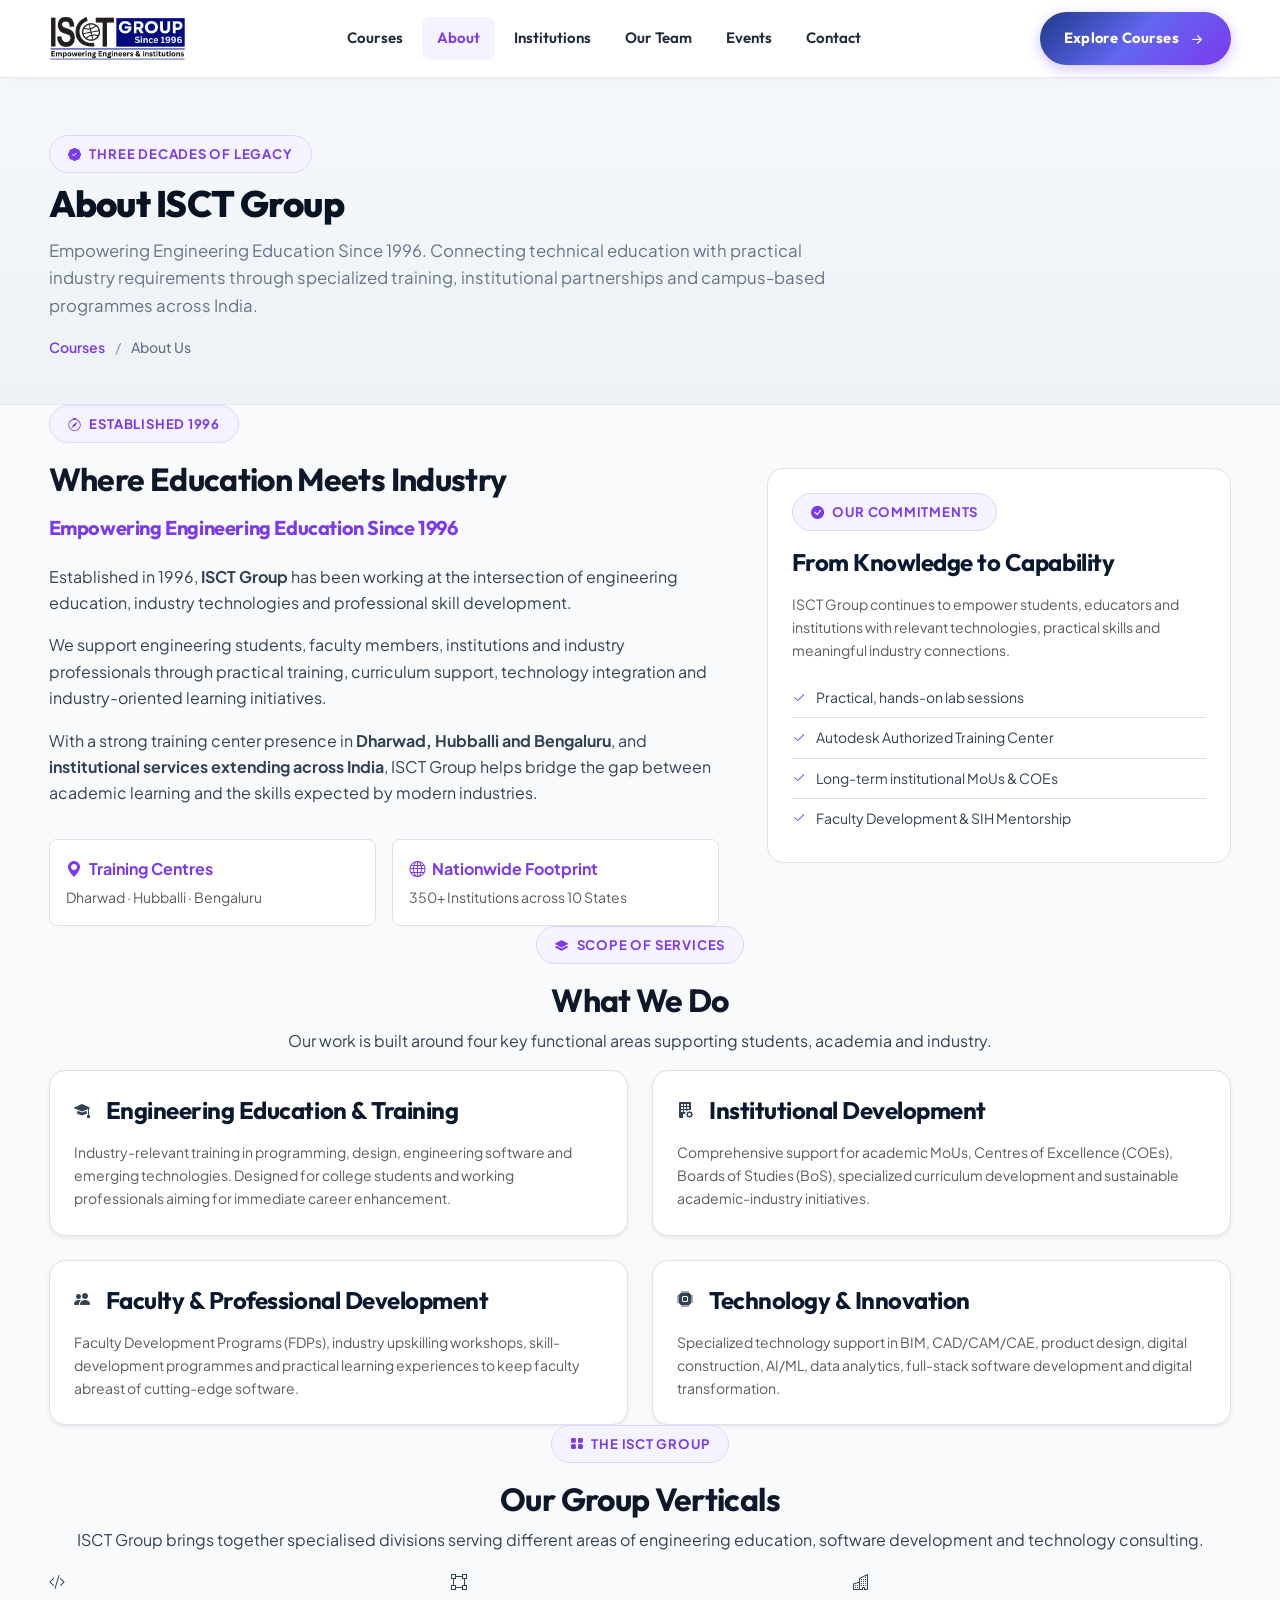
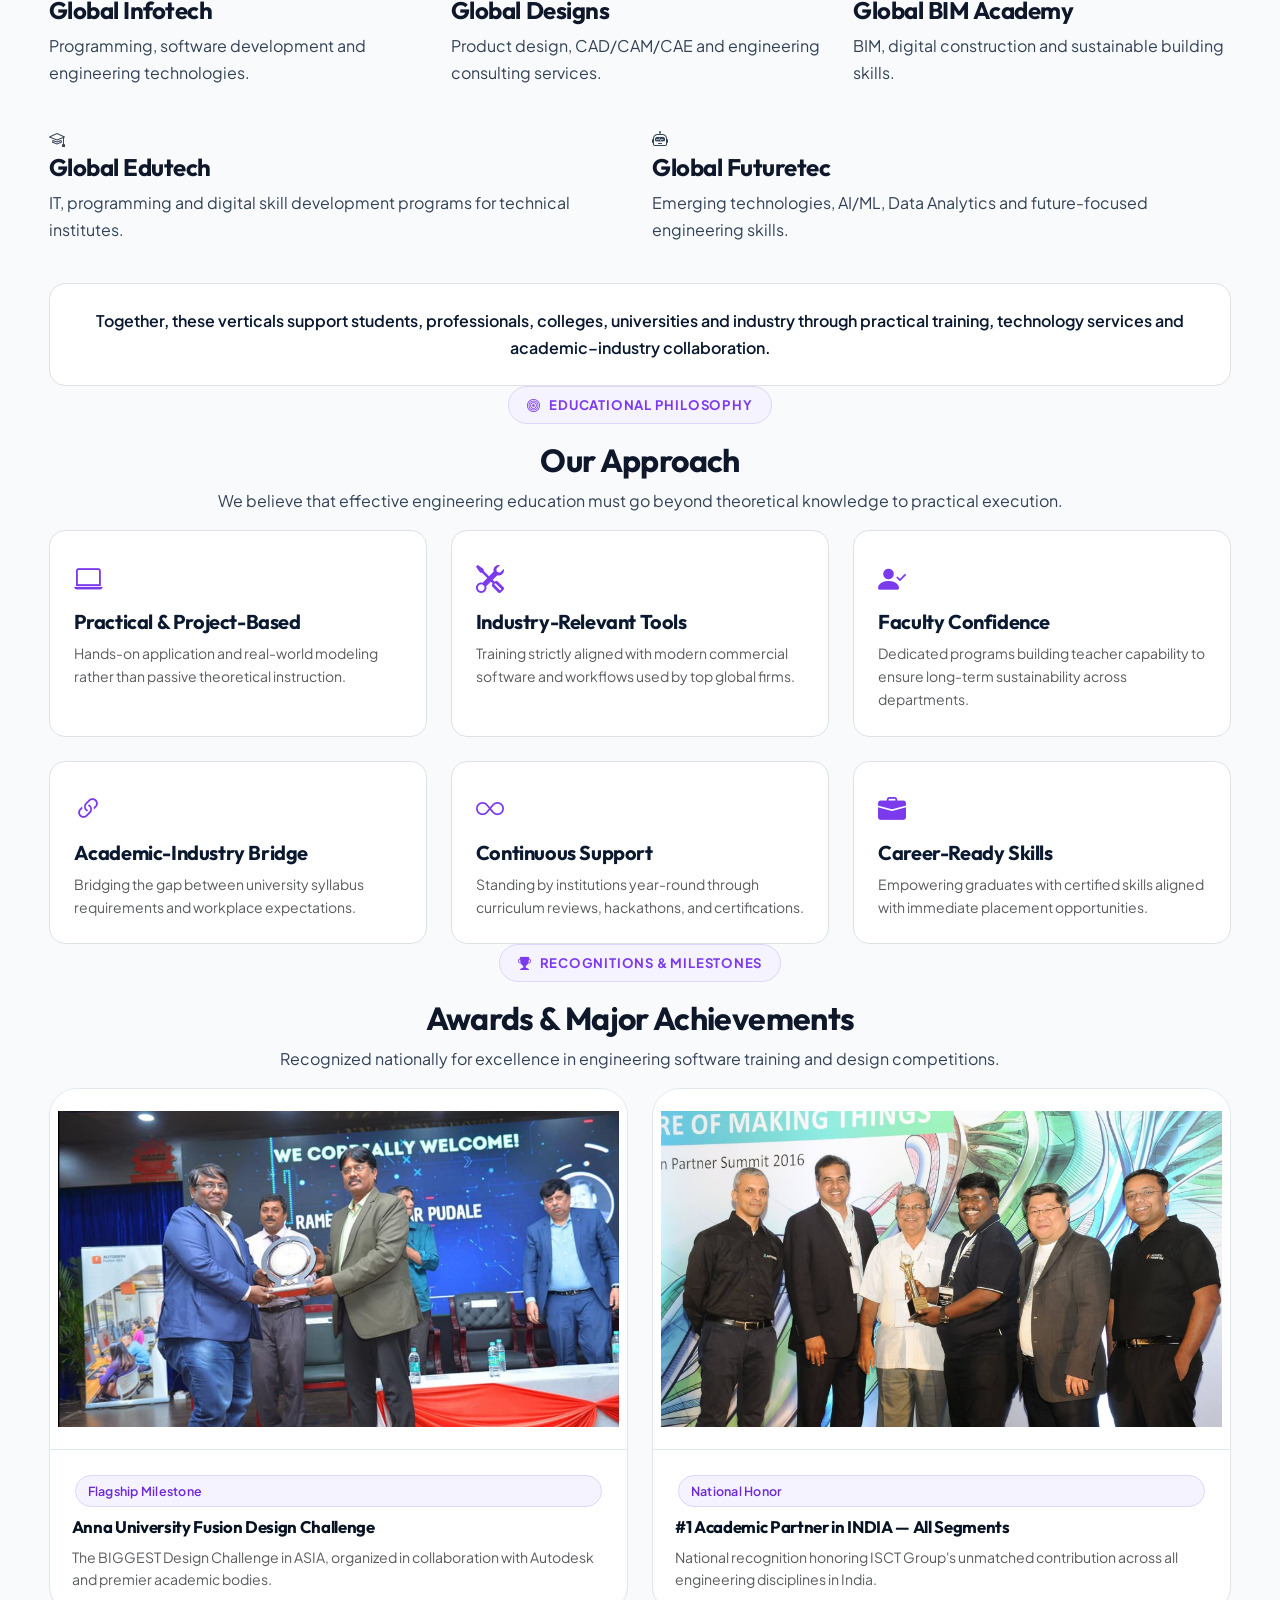
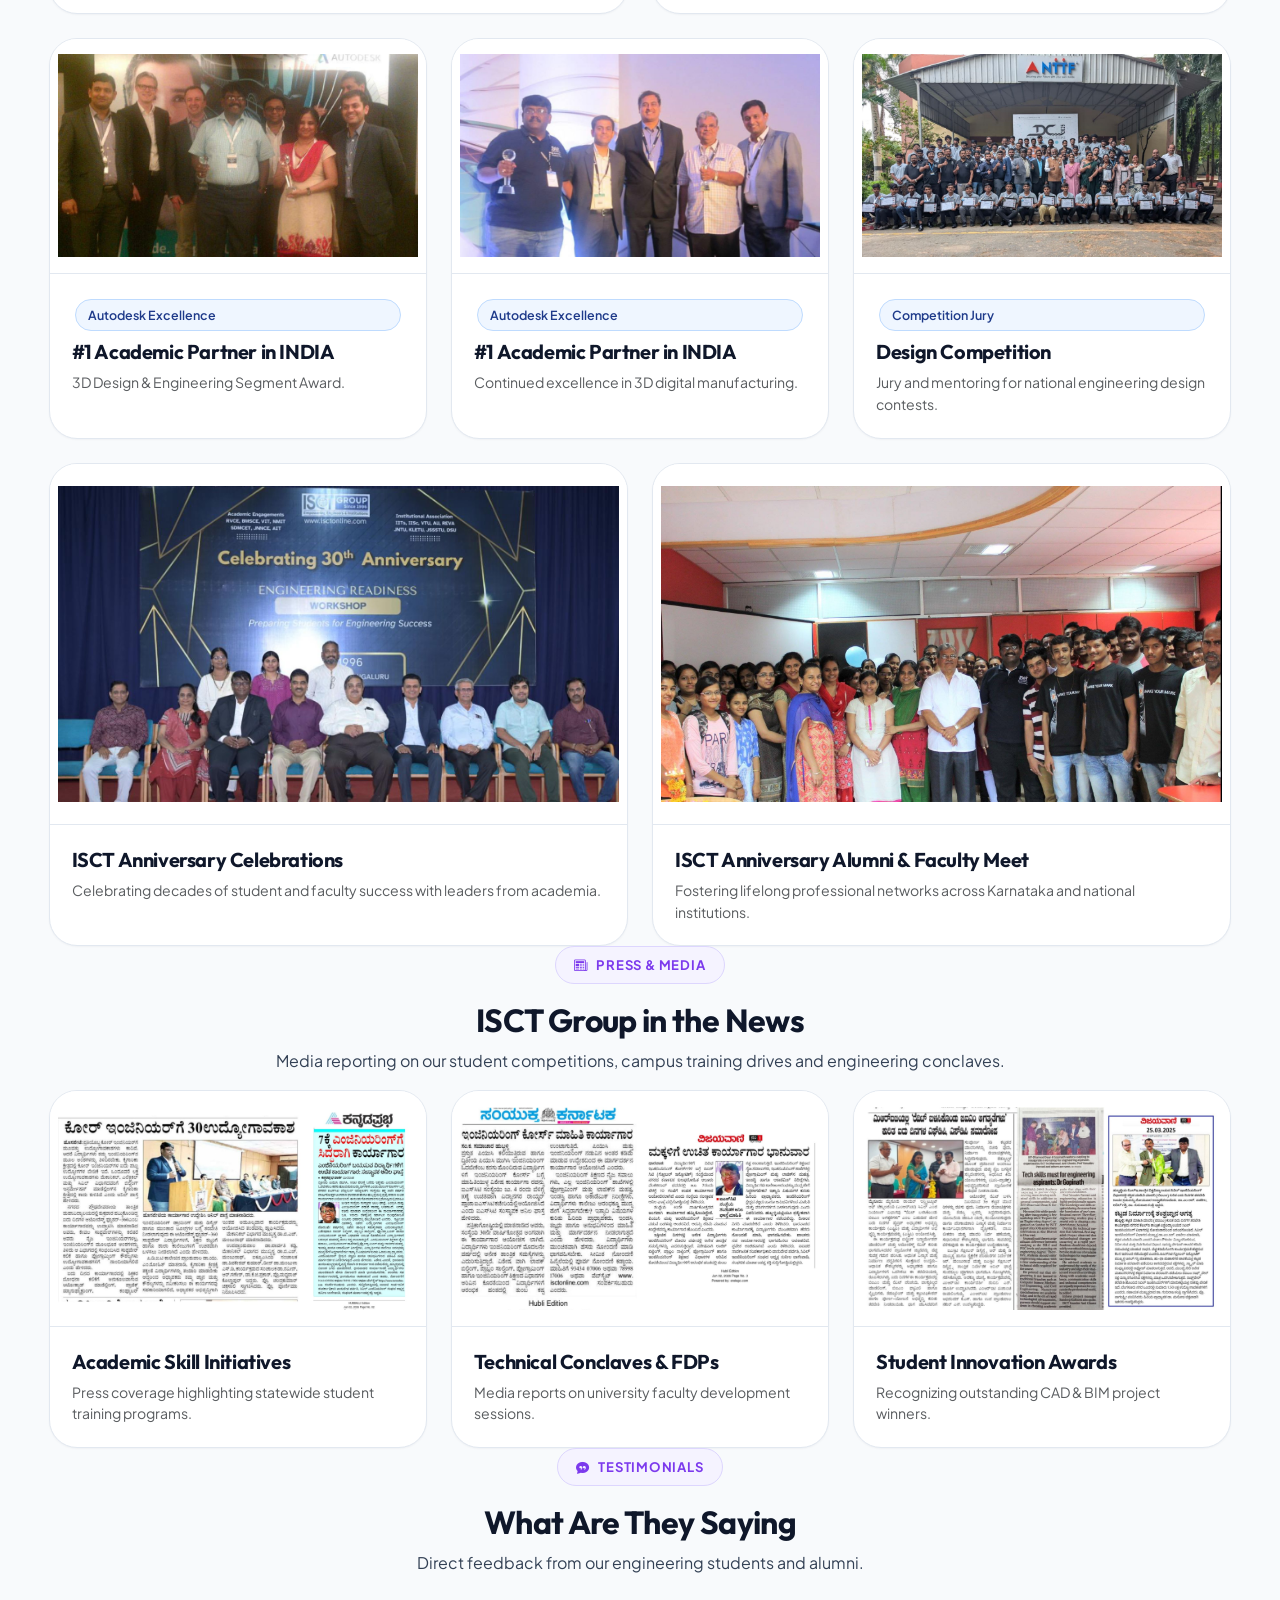
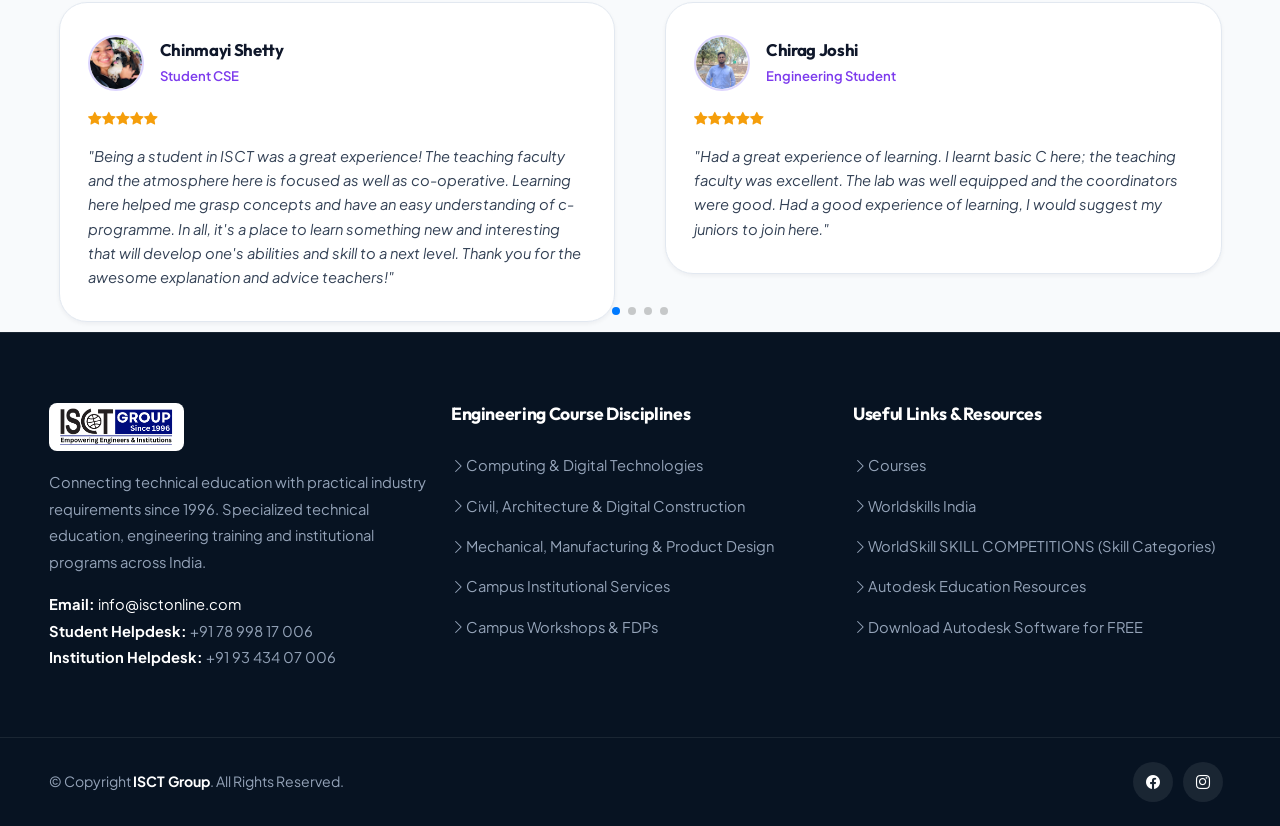
==== about.html @ 2b762a3f "Upload local ISCT website" ====
<!DOCTYPE html>
<html lang="en">

<head>
  <meta charset="utf-8">
  <meta content="width=device-width, initial-scale=1.0" name="viewport">

  <title>About ISCT Group | Engineering Education, Training & Technology Since 1996</title>

  <meta name="description" content="Established in 1996, ISCT Group connects technical education with practical industry requirements through training, institutional partnerships and campus programs across India.">
  <meta name="keywords" content="About ISCT Group, ISCT history, engineering education, technical training, Global Infotech, Global Designs, Global BIM Academy, Global Edutech, Global Futuretec, Autodesk ATC">
  <meta name="author" content="ISCT Group">
  <meta name="robots" content="index, follow">

  <link rel="canonical" href="https://www.isctonline.com/about.html">

  <!-- Open Graph -->
  <meta property="og:title" content="About ISCT Group | Engineering Education, Training & Technology Since 1996">
  <meta property="og:description" content="Three decades of connecting education, technology and industry through practical skills and institutional partnerships.">
  <meta property="og:type" content="website">
  <meta property="og:url" content="https://www.isctonline.com/about.html">
  <meta property="og:site_name" content="ISCT Group">
  <meta property="og:image" content="assets/img/Logos/logo.png">

  <!-- Favicons -->
  <link href="assets/img/favicon.png" rel="icon">
  <link href="assets/img/apple-touch-icon.png" rel="apple-touch-icon">

  <!-- Google Fonts -->
  <link rel="preconnect" href="https://fonts.googleapis.com">
  <link rel="preconnect" href="https://fonts.gstatic.com" crossorigin>
  <link href="https://fonts.googleapis.com/css2?family=Outfit:wght@400;500;600;700;800&family=Plus+Jakarta+Sans:wght@300;400;500;600;700;800&display=swap" rel="stylesheet">

  <!-- Vendor CSS Files -->
  <link href="assets/vendor/animate.css/animate.min.css" rel="stylesheet">
  <link href="assets/vendor/aos/aos.css" rel="stylesheet">
  <link href="assets/vendor/bootstrap/css/bootstrap.min.css" rel="stylesheet">
  <link href="assets/vendor/bootstrap-icons/bootstrap-icons.css" rel="stylesheet">
  <link href="assets/vendor/boxicons/css/boxicons.min.css" rel="stylesheet">
  <link href="assets/vendor/remixicon/remixicon.css" rel="stylesheet">
  <link href="assets/vendor/swiper/swiper-bundle.min.css" rel="stylesheet">

  <!-- Template Main CSS File -->
  <link href="assets/css/style.css" rel="stylesheet">
</head>

<body>

  <!-- ======= Header ======= -->
  <header id="header" class="fixed-top">
    <div class="container d-flex align-items-center justify-content-between">

      <a href="courses.html" class="logo">
        <img src="assets/img/Logos/logo.png" alt="ISCT Group Logo" class="img-fluid">
      </a>

      <nav id="navbar" class="navbar order-last order-lg-0">
        <ul>
          <li><a href="courses.html">Courses</a></li>
          <li><a class="active" href="about.html">About</a></li>
          <li><a href="institutes.html">Institutions</a></li>
          <li><a href="trainers.html">Our Team</a></li>
          <li><a href="events.html">Events</a></li>
          <li><a href="contact.html">Contact</a></li>
        </ul>
        <i class="bi bi-list mobile-nav-toggle"></i>
      </nav>

      <a href="courses.html" class="get-started-btn">
        <span>Explore Courses</span>
        <i class="bi bi-arrow-right-short fs-5"></i>
      </a>

    </div>
  </header><!-- End Header -->

  <main id="main">

    <!-- ======= Breadcrumbs Header ======= -->
    <div class="breadcrumbs">
      <div class="container" data-aos="fade-up">
        <div class="section-pill mb-2">
          <i class="bi bi-patch-check-fill"></i> Three Decades of Legacy
        </div>
        <h1>About ISCT Group</h1>
        <p>
          Empowering Engineering Education Since 1996. Connecting technical education with practical industry requirements through specialized training, institutional partnerships and campus-based programmes across India.
        </p>
        <ol>
          <li><a href="courses.html">Courses</a></li>
          <li>About Us</li>
        </ol>
      </div>
    </div><!-- End Breadcrumbs -->

    <!-- ======= Section 1: Our Story & Journey ======= -->
    <section class="about">
      <div class="container" data-aos="fade-up">
        <div class="row g-5 align-items-center">

          <div class="col-lg-7" data-aos="fade-right">
            <div class="section-pill mb-3">
              <i class="bi bi-compass"></i> Established 1996
            </div>
            <h2 class="fw-bold mb-3">Where Education Meets Industry</h2>
            <h5 class="text-purple fw-bold mb-4">Empowering Engineering Education Since 1996</h5>

            <p class="about-narrative">
              Established in 1996, <strong>ISCT Group</strong> has been working at the intersection of engineering education, industry technologies and professional skill development.
            </p>

            <p class="about-narrative">
              We support engineering students, faculty members, institutions and industry professionals through practical training, curriculum support, technology integration and industry-oriented learning initiatives.
            </p>

            <p class="about-narrative">
              With a strong training center presence in <strong>Dharwad, Hubballi and Bengaluru</strong>, and <strong>institutional services extending across India</strong>, ISCT Group helps bridge the gap between academic learning and the skills expected by modern industries.
            </p>

            <div class="row g-3 mt-2">
              <div class="col-sm-6">
                <div class="p-3 bg-white border rounded-3 shadow-xs">
                  <div class="text-purple fw-bold mb-1"><i class="bi bi-geo-alt-fill me-1"></i> Training Centres</div>
                  <div class="small text-muted">Dharwad · Hubballi · Bengaluru</div>
                </div>
              </div>
              <div class="col-sm-6">
                <div class="p-3 bg-white border rounded-3 shadow-xs">
                  <div class="text-purple fw-bold mb-1"><i class="bi bi-globe me-1"></i> Nationwide Footprint</div>
                  <div class="small text-muted">350+ Institutions across 10 States</div>
                </div>
              </div>
            </div>
          </div>

          <div class="col-lg-5" data-aos="fade-left">
            <div class="p-4 bg-white border rounded-4 shadow-md position-relative">
              <div class="section-pill mb-3">
                <i class="bi bi-check-circle-fill"></i> Our Commitments
              </div>
              <h4 class="fw-bold text-navy mb-3">From Knowledge to Capability</h4>
              <p class="small text-muted mb-3">
                ISCT Group continues to empower students, educators and institutions with relevant technologies, practical skills and meaningful industry connections.
              </p>
              <ul class="list-unstyled small mb-0">
                <li class="py-2 border-bottom"><i class="bi bi-check2 text-purple me-2"></i> Practical, hands-on lab sessions</li>
                <li class="py-2 border-bottom"><i class="bi bi-check2 text-purple me-2"></i> Autodesk Authorized Training Center</li>
                <li class="py-2 border-bottom"><i class="bi bi-check2 text-purple me-2"></i> Long-term institutional MoUs & COEs</li>
                <li class="py-2"><i class="bi bi-check2 text-purple me-2"></i> Faculty Development & SIH Mentorship</li>
              </ul>
            </div>
          </div>

        </div>
      </div>
    </section>

    <!-- ======= Section 2: What We Do (4 Areas) ======= -->
    <section class="section-bg">
      <div class="container" data-aos="fade-up">

        <div class="section-header text-center">
          <div class="section-pill">
            <i class="bi bi-layers-fill"></i> Scope of Services
          </div>
          <h2>What We Do</h2>
          <p class="mx-auto">Our work is built around four key functional areas supporting students, academia and industry.</p>
        </div>

        <div class="row g-4">

          <div class="col-lg-6" data-aos="fade-up" data-aos-delay="100">
            <div class="p-4 bg-white border rounded-4 shadow-sm h-100">
              <div class="d-flex align-items-center gap-3 mb-3">
                <div class="vertical-icon"><i class="bi bi-mortarboard-fill"></i></div>
                <h4 class="fw-bold mb-0 text-navy">Engineering Education & Training</h4>
              </div>
              <p class="text-muted small mb-0">
                Industry-relevant training in programming, design, engineering software and emerging technologies. Designed for college students and working professionals aiming for immediate career enhancement.
              </p>
            </div>
          </div>

          <div class="col-lg-6" data-aos="fade-up" data-aos-delay="200">
            <div class="p-4 bg-white border rounded-4 shadow-sm h-100">
              <div class="d-flex align-items-center gap-3 mb-3">
                <div class="vertical-icon"><i class="bi bi-building-fill-gear"></i></div>
                <h4 class="fw-bold mb-0 text-navy">Institutional Development</h4>
              </div>
              <p class="text-muted small mb-0">
                Comprehensive support for academic MoUs, Centres of Excellence (COEs), Boards of Studies (BoS), specialized curriculum development and sustainable academic-industry initiatives.
              </p>
            </div>
          </div>

          <div class="col-lg-6" data-aos="fade-up" data-aos-delay="300">
            <div class="p-4 bg-white border rounded-4 shadow-sm h-100">
              <div class="d-flex align-items-center gap-3 mb-3">
                <div class="vertical-icon"><i class="bi bi-people-fill"></i></div>
                <h4 class="fw-bold mb-0 text-navy">Faculty & Professional Development</h4>
              </div>
              <p class="text-muted small mb-0">
                Faculty Development Programs (FDPs), industry upskilling workshops, skill-development programmes and practical learning experiences to keep faculty abreast of cutting-edge software.
              </p>
            </div>
          </div>

          <div class="col-lg-6" data-aos="fade-up" data-aos-delay="400">
            <div class="p-4 bg-white border rounded-4 shadow-sm h-100">
              <div class="d-flex align-items-center gap-3 mb-3">
                <div class="vertical-icon"><i class="bi bi-cpu-fill"></i></div>
                <h4 class="fw-bold mb-0 text-navy">Technology & Innovation</h4>
              </div>
              <p class="text-muted small mb-0">
                Specialized technology support in BIM, CAD/CAM/CAE, product design, digital construction, AI/ML, data analytics, full-stack software development and digital transformation.
              </p>
            </div>
          </div>

        </div>

      </div>
    </section>

    <!-- ======= Section 3: Our Group Verticals ======= -->
    <section>
      <div class="container" data-aos="fade-up">

        <div class="section-header text-center">
          <div class="section-pill">
            <i class="bi bi-grid-fill"></i> The ISCT Group
          </div>
          <h2>Our Group Verticals</h2>
          <p class="mx-auto">ISCT Group brings together specialised divisions serving different areas of engineering education, software development and technology consulting.</p>
        </div>

        <div class="row g-4">

          <div class="col-lg-4 col-md-6" data-aos="fade-up" data-aos-delay="100">
            <div class="vertical-card h-100">
              <div class="vertical-icon"><i class="bi bi-code-slash"></i></div>
              <div>
                <h4>Global Infotech</h4>
                <p>Programming, software development and engineering technologies.</p>
              </div>
            </div>
          </div>

          <div class="col-lg-4 col-md-6" data-aos="fade-up" data-aos-delay="150">
            <div class="vertical-card h-100">
              <div class="vertical-icon"><i class="bi bi-bounding-box"></i></div>
              <div>
                <h4>Global Designs</h4>
                <p>Product design, CAD/CAM/CAE and engineering consulting services.</p>
              </div>
            </div>
          </div>

          <div class="col-lg-4 col-md-6" data-aos="fade-up" data-aos-delay="200">
            <div class="vertical-card h-100">
              <div class="vertical-icon"><i class="bi bi-buildings"></i></div>
              <div>
                <h4>Global BIM Academy</h4>
                <p>BIM, digital construction and sustainable building skills.</p>
              </div>
            </div>
          </div>

          <div class="col-lg-6 col-md-6" data-aos="fade-up" data-aos-delay="250">
            <div class="vertical-card h-100">
              <div class="vertical-icon"><i class="bi bi-mortarboard"></i></div>
              <div>
                <h4>Global Edutech</h4>
                <p>IT, programming and digital skill development programs for technical institutes.</p>
              </div>
            </div>
          </div>

          <div class="col-lg-6 col-md-12" data-aos="fade-up" data-aos-delay="300">
            <div class="vertical-card h-100">
              <div class="vertical-icon"><i class="bi bi-robot"></i></div>
              <div>
                <h4>Global Futuretec</h4>
                <p>Emerging technologies, AI/ML, Data Analytics and future-focused engineering skills.</p>
              </div>
            </div>
          </div>

        </div>

        <div class="p-4 bg-white border rounded-4 text-center shadow-xs mt-4" data-aos="fade-up">
          <p class="mb-0 text-navy fw-semibold">
            Together, these verticals support students, professionals, colleges, universities and industry through practical training, technology services and academic–industry collaboration.
          </p>
        </div>

      </div>
    </section>

    <!-- ======= Section 4: Our Approach ======= -->
    <section class="section-bg">
      <div class="container" data-aos="fade-up">

        <div class="section-header text-center">
          <div class="section-pill">
            <i class="bi bi-bullseye"></i> Educational Philosophy
          </div>
          <h2>Our Approach</h2>
          <p class="mx-auto">We believe that effective engineering education must go beyond theoretical knowledge to practical execution.</p>
        </div>

        <div class="row g-4">
          <div class="col-lg-4 col-md-6" data-aos="fade-up" data-aos-delay="100">
            <div class="p-4 bg-white border rounded-4 h-100 shadow-xs">
              <div class="text-purple fs-3 mb-2"><i class="bi bi-laptop"></i></div>
              <h5 class="fw-bold text-navy">Practical & Project-Based</h5>
              <p class="text-muted small mb-0">Hands-on application and real-world modeling rather than passive theoretical instruction.</p>
            </div>
          </div>

          <div class="col-lg-4 col-md-6" data-aos="fade-up" data-aos-delay="150">
            <div class="p-4 bg-white border rounded-4 h-100 shadow-xs">
              <div class="text-purple fs-3 mb-2"><i class="bi bi-tools"></i></div>
              <h5 class="fw-bold text-navy">Industry-Relevant Tools</h5>
              <p class="text-muted small mb-0">Training strictly aligned with modern commercial software and workflows used by top global firms.</p>
            </div>
          </div>

          <div class="col-lg-4 col-md-6" data-aos="fade-up" data-aos-delay="200">
            <div class="p-4 bg-white border rounded-4 h-100 shadow-xs">
              <div class="text-purple fs-3 mb-2"><i class="bi bi-person-check-fill"></i></div>
              <h5 class="fw-bold text-navy">Faculty Confidence</h5>
              <p class="text-muted small mb-0">Dedicated programs building teacher capability to ensure long-term sustainability across departments.</p>
            </div>
          </div>

          <div class="col-lg-4 col-md-6" data-aos="fade-up" data-aos-delay="250">
            <div class="p-4 bg-white border rounded-4 h-100 shadow-xs">
              <div class="text-purple fs-3 mb-2"><i class="bi bi-link-45deg"></i></div>
              <h5 class="fw-bold text-navy">Academic-Industry Bridge</h5>
              <p class="text-muted small mb-0">Bridging the gap between university syllabus requirements and workplace expectations.</p>
            </div>
          </div>

          <div class="col-lg-4 col-md-6" data-aos="fade-up" data-aos-delay="300">
            <div class="p-4 bg-white border rounded-4 h-100 shadow-xs">
              <div class="text-purple fs-3 mb-2"><i class="bi bi-infinity"></i></div>
              <h5 class="fw-bold text-navy">Continuous Support</h5>
              <p class="text-muted small mb-0">Standing by institutions year-round through curriculum reviews, hackathons, and certifications.</p>
            </div>
          </div>

          <div class="col-lg-4 col-md-6" data-aos="fade-up" data-aos-delay="350">
            <div class="p-4 bg-white border rounded-4 h-100 shadow-xs">
              <div class="text-purple fs-3 mb-2"><i class="bi bi-briefcase-fill"></i></div>
              <h5 class="fw-bold text-navy">Career-Ready Skills</h5>
              <p class="text-muted small mb-0">Empowering graduates with certified skills aligned with immediate placement opportunities.</p>
            </div>
          </div>
        </div>

      </div>
    </section>

    <!-- ======= Section 5: Awards, Milestones & Competitions Showcase ======= -->
    <section>
      <div class="container" data-aos="fade-up">

        <div class="section-header text-center">
          <div class="section-pill">
            <i class="bi bi-trophy-fill"></i> Recognitions & Milestones
          </div>
          <h2>Awards & Major Achievements</h2>
          <p class="mx-auto">Recognized nationally for excellence in engineering software training and design competitions.</p>
        </div>

        <div class="row g-4">

          <!-- Anna Univ Fusion Challenge (Biggest in Asia) -->
          <div class="col-lg-6" data-aos="fade-up" data-aos-delay="100">
            <div class="media-card h-100">
              <img src="assets/img/anna.jpg" alt="Anna University Fusion Design Challenge">
              <div class="media-card-body">
                <span class="badge-tech mb-2">Flagship Milestone</span>
                <h4>Anna University Fusion Design Challenge</h4>
                <p class="text-muted">The BIGGEST Design Challenge in ASIA, organized in collaboration with Autodesk and premier academic bodies.</p>
              </div>
            </div>
          </div>

          <!-- #1 Academic Partner India All Segments -->
          <div class="col-lg-6" data-aos="fade-up" data-aos-delay="200">
            <div class="media-card h-100">
              <img src="assets/img/award3.jpg" alt="#1 Academic Partner in INDIA All Segments">
              <div class="media-card-body">
                <span class="badge-tech mb-2">National Honor</span>
                <h4>#1 Academic Partner in INDIA — All Segments</h4>
                <p class="text-muted">National recognition honoring ISCT Group's unmatched contribution across all engineering disciplines in India.</p>
              </div>
            </div>
          </div>

          <!-- #1 Academic Partner 3D Segment -->
          <div class="col-lg-4 col-md-6" data-aos="fade-up" data-aos-delay="100">
            <div class="media-card h-100">
              <img src="assets/img/award1.jpg" alt="#1 Academic Partner in INDIA 3D Segment">
              <div class="media-card-body">
                <span class="badge-navy mb-2">Autodesk Excellence</span>
                <h5>#1 Academic Partner in INDIA</h5>
                <p class="small text-muted">3D Design & Engineering Segment Award.</p>
              </div>
            </div>
          </div>

          <!-- #1 Academic Partner 3D Segment 2 -->
          <div class="col-lg-4 col-md-6" data-aos="fade-up" data-aos-delay="200">
            <div class="media-card h-100">
              <img src="assets/img/award2.jpg" alt="#1 Academic Partner in INDIA 3D Segment">
              <div class="media-card-body">
                <span class="badge-navy mb-2">Autodesk Excellence</span>
                <h5>#1 Academic Partner in INDIA</h5>
                <p class="small text-muted">Continued excellence in 3D digital manufacturing.</p>
              </div>
            </div>
          </div>

          <!-- NTTF Design Competition -->
          <div class="col-lg-4 col-md-6" data-aos="fade-up" data-aos-delay="300">
            <div class="media-card h-100">
              <img src="assets/img/nttf.jpg" alt="Design Competition NTTF">
              <div class="media-card-body">
                <span class="badge-navy mb-2">Competition Jury</span>
                <h5>Design Competition</h5>
                <p class="small text-muted">Jury and mentoring for national engineering design contests.</p>
              </div>
            </div>
          </div>

          <!-- Anniversary Celebrations -->
          <div class="col-lg-6 col-md-6" data-aos="fade-up" data-aos-delay="400">
            <div class="media-card h-100">
              <img src="assets/img/isct_anni.jpg" alt="ISCT Anniversary Celebrations">
              <div class="media-card-body">
                <h5>ISCT Anniversary Celebrations</h5>
                <p class="small text-muted">Celebrating decades of student and faculty success with leaders from academia.</p>
              </div>
            </div>
          </div>

          <div class="col-lg-6 col-md-12" data-aos="fade-up" data-aos-delay="500">
            <div class="media-card h-100">
              <img src="assets/img/isct_anni1.jpg" alt="ISCT Anniversary Assembly">
              <div class="media-card-body">
                <h5>ISCT Anniversary Alumni & Faculty Meet</h5>
                <p class="small text-muted">Fostering lifelong professional networks across Karnataka and national institutions.</p>
              </div>
            </div>
          </div>

        </div>

      </div>
    </section>

    <!-- ======= Section 6: ISCT in News ======= -->
    <section class="section-bg">
      <div class="container" data-aos="fade-up">

        <div class="section-header text-center">
          <div class="section-pill">
            <i class="bi bi-newspaper"></i> Press & Media
          </div>
          <h2>ISCT Group in the News</h2>
          <p class="mx-auto">Media reporting on our student competitions, campus training drives and engineering conclaves.</p>
        </div>

        <div class="row g-4">
          <div class="col-lg-4 col-md-6" data-aos="fade-up" data-aos-delay="100">
            <div class="media-card">
              <img src="assets/img/news1.jpg" alt="ISCT News Coverage 1">
              <div class="media-card-body">
                <h5>Academic Skill Initiatives</h5>
                <p class="small text-muted">Press coverage highlighting statewide student training programs.</p>
              </div>
            </div>
          </div>

          <div class="col-lg-4 col-md-6" data-aos="fade-up" data-aos-delay="200">
            <div class="media-card">
              <img src="assets/img/news2.jpg" alt="ISCT News Coverage 2">
              <div class="media-card-body">
                <h5>Technical Conclaves & FDPs</h5>
                <p class="small text-muted">Media reports on university faculty development sessions.</p>
              </div>
            </div>
          </div>

          <div class="col-lg-4 col-md-12" data-aos="fade-up" data-aos-delay="300">
            <div class="media-card">
              <img src="assets/img/news3.jpg" alt="ISCT News Coverage 3">
              <div class="media-card-body">
                <h5>Student Innovation Awards</h5>
                <p class="small text-muted">Recognizing outstanding CAD & BIM project winners.</p>
              </div>
            </div>
          </div>
        </div>

      </div>
    </section>

    <!-- ======= Section 7: Testimonials ======= -->
    <section class="testimonials">
      <div class="container" data-aos="fade-up">

        <div class="section-header text-center">
          <div class="section-pill">
            <i class="bi bi-chat-quote-fill"></i> Testimonials
          </div>
          <h2>What Are They Saying</h2>
          <p class="mx-auto">Direct feedback from our engineering students and alumni.</p>
        </div>

        <div class="testimonials-slider swiper" data-aos="fade-up" data-aos-delay="100">
          <div class="swiper-wrapper">

            <div class="swiper-slide">
              <div class="testimonial-card">
                <div class="testimonial-header">
                  <img src="assets/img/testimonials/chi_she.png" class="testimonial-avatar" alt="Chinmayi Shetty">
                  <div class="testimonial-author">
                    <h4>Chinmayi Shetty</h4>
                    <span>Student CSE</span>
                  </div>
                </div>
                <div class="testimonial-stars">
                  <i class="bi bi-star-fill"></i><i class="bi bi-star-fill"></i><i class="bi bi-star-fill"></i><i class="bi bi-star-fill"></i><i class="bi bi-star-fill"></i>
                </div>
                <p class="testimonial-text">
                  "Being a student in ISCT was a great experience! The teaching faculty and the atmosphere here is focused as well as co-operative. Learning here helped me grasp concepts and have an easy understanding of c-programme. In all, it's a place to learn something new and interesting that will develop one's abilities and skill to a next level. Thank you for the awesome explanation and advice teachers!"
                </p>
              </div>
            </div>

            <div class="swiper-slide">
              <div class="testimonial-card">
                <div class="testimonial-header">
                  <img src="assets/img/testimonials/chi_jo.png" class="testimonial-avatar" alt="Chirag Joshi">
                  <div class="testimonial-author">
                    <h4>Chirag Joshi</h4>
                    <span>Engineering Student</span>
                  </div>
                </div>
                <div class="testimonial-stars">
                  <i class="bi bi-star-fill"></i><i class="bi bi-star-fill"></i><i class="bi bi-star-fill"></i><i class="bi bi-star-fill"></i><i class="bi bi-star-fill"></i>
                </div>
                <p class="testimonial-text">
                  "Had a great experience of learning. I learnt basic C here; the teaching faculty was excellent. The lab was well equipped and the coordinators were good. Had a good experience of learning, I would suggest my juniors to join here."
                </p>
              </div>
            </div>

            <div class="swiper-slide">
              <div class="testimonial-card">
                <div class="testimonial-header">
                  <img src="assets/img/testimonials/bha_ro.png" class="testimonial-avatar" alt="Bharat Ronad">
                  <div class="testimonial-author">
                    <h4>Bharat Ronad</h4>
                    <span>Civil Engineer</span>
                  </div>
                </div>
                <div class="testimonial-stars">
                  <i class="bi bi-star-fill"></i><i class="bi bi-star-fill"></i><i class="bi bi-star-fill"></i><i class="bi bi-star-fill"></i><i class="bi bi-star-fill"></i>
                </div>
                <p class="testimonial-text">
                  "Well the teaching is excellent, I had taken revit arch course the teaching staff is very friendly and helpful, they have the latest version of softwares which keeps us updated, the way of approaching the students is very good. Thank you Rachana Mam for your wonderful teaching."
                </p>
              </div>
            </div>

            <div class="swiper-slide">
              <div class="testimonial-card">
                <div class="testimonial-header">
                  <img src="assets/img/testimonials/vee_cha.png" class="testimonial-avatar" alt="Veeresh Chandaragi">
                  <div class="testimonial-author">
                    <h4>Veeresh Chandaragi</h4>
                    <span>Engineering Student</span>
                  </div>
                </div>
                <div class="testimonial-stars">
                  <i class="bi bi-star-fill"></i><i class="bi bi-star-fill"></i><i class="bi bi-star-fill"></i><i class="bi bi-star-fill"></i><i class="bi bi-star-fill"></i>
                </div>
                <p class="testimonial-text">
                  "Wonderful educational hub. It was great experience through out the course. Teaching staff and faculty are very supportive and caring. Summarizing the things that was taught on previous day on the next day of training throughout the course."
                </p>
              </div>
            </div>

          </div>
          <div class="swiper-pagination mt-4"></div>
        </div>

      </div>
    </section>

  </main><!-- End #main -->

  <!-- ======= Footer ======= -->
  <footer id="footer">
    <div class="footer-top">
      <div class="container">
        <div class="row g-4">

          <div class="col-lg-4 col-md-6 footer-contact">
            <div class="footer-logo">
              <img src="assets/img/Logos/logo.png" alt="ISCT Group" class="img-fluid">
            </div>
            <p>
              Connecting technical education with practical industry requirements since 1996. Specialized technical education, engineering training and institutional programs across India.
            </p>
            <p class="mt-3">
              <strong>Email:</strong> <a href="mailto:info@isctonline.com" class="text-white">info@isctonline.com</a><br>
              <strong>Student Helpdesk:</strong> +91 78 998 17 006<br>
              <strong>Institution Helpdesk:</strong> +91 93 434 07 006
            </p>
          </div>

          <div class="col-lg-4 col-md-6 footer-links">
            <h4>Engineering Course Disciplines</h4>
            <ul>
              <li><i class="bi bi-chevron-right"></i> <a href="course-Programming.html">Computing & Digital Technologies</a></li>
              <li><i class="bi bi-chevron-right"></i> <a href="course-Civil.html">Civil, Architecture & Digital Construction</a></li>
              <li><i class="bi bi-chevron-right"></i> <a href="course-mechanical.html">Mechanical, Manufacturing & Product Design</a></li>
              <li><i class="bi bi-chevron-right"></i> <a href="institutes.html">Campus Institutional Services</a></li>
              <li><i class="bi bi-chevron-right"></i> <a href="events.html">Campus Workshops & FDPs</a></li>
            </ul>
          </div>

          <div class="col-lg-4 col-md-12 footer-links">
            <h4>Useful Links & Resources</h4>
            <ul>
              <li><i class="bi bi-chevron-right"></i> <a href="courses.html">Courses</a></li>
              <li><i class="bi bi-chevron-right"></i> <a href="https://www.worldskillsindia.co.in/" target="_blank" rel="noopener">Worldskills India</a></li>
              <li><i class="bi bi-chevron-right"></i> <a href="https://worldskills.org/skills/" target="_blank" rel="noopener">WorldSkill SKILL COMPETITIONS (Skill Categories)</a></li>
              <li><i class="bi bi-chevron-right"></i> <a href="https://www.autodesk.com/education/home" target="_blank" rel="noopener">Autodesk Education Resources</a></li>
              <li><i class="bi bi-chevron-right"></i> <a href="https://www.autodesk.com/education/edu-software/overview" target="_blank" rel="noopener">Download Autodesk Software for FREE</a></li>
            </ul>
          </div>

        </div>
      </div>
    </div>

    <div class="container copyright-wrap">
      <div class="d-md-flex align-items-center justify-content-between text-center text-md-start">
        <div class="copyright mb-3 mb-md-0">
          &copy; Copyright <strong><span>ISCT Group</span></strong>. All Rights Reserved.
        </div>
        <div class="social-links">
          <a href="https://www.facebook.com/profile.php?id=100063684320296" target="_blank" rel="noopener" class="facebook"><i class="bi bi-facebook"></i></a>
          <a href="https://www.instagram.com/isct_dwd/" target="_blank" rel="noopener" class="instagram"><i class="bi bi-instagram"></i></a>
        </div>
      </div>
    </div>
  </footer><!-- End Footer -->

  <div id="preloader"></div>
  <a href="#" class="back-to-top d-flex align-items-center justify-content-center"><i class="bi bi-arrow-up-short"></i></a>

  <!-- Vendor JS Files -->
  <script src="assets/vendor/purecounter/purecounter_vanilla.js"></script>
  <script src="assets/vendor/aos/aos.js"></script>
  <script src="assets/vendor/bootstrap/js/bootstrap.bundle.min.js"></script>
  <script src="assets/vendor/swiper/swiper-bundle.min.js"></script>

  <!-- Template Main JS File -->
  <script src="assets/js/main.js"></script>

</body>

</html>
---- assets/css/style.css ----
/**
* ISCT Group - Modern Light Theme
* Palette: Navy Blue, Charcoal Black, Pearl White, Royal Purple
* High-performance, fully responsive, accessible design system
*/

@import url('https://fonts.googleapis.com/css2?family=Outfit:wght@400;500;600;700;800&family=Plus+Jakarta+Sans:wght@300;400;500;600;700;800&display=swap');

:root {
  /* Color Palette */
  --navy-dark: #071322;
  --navy-primary: #0a192f;
  --navy-blue: #1e3a8a;
  --navy-light: #2563eb;
  --navy-subtle: #eff6ff;
  --navy-subtle-border: #bfdbfe;
  
  --royal-purple: #7c3aed;
  --royal-purple-dark: #6d28d9;
  --royal-purple-light: #f5f3ff;
  --royal-purple-border: #ddd6fe;
  --royal-purple-accent: #8b5cf6;
  
  --charcoal-black: #0f172a;
  --charcoal-dark: #1e293b;
  --charcoal-body: #334155;
  --charcoal-muted: #64748b;
  --charcoal-light: #94a3b8;
  
  --pearl-white: #ffffff;
  --pearl-bg: #f8fafc;
  --pearl-surface: #f1f5f9;
  --pearl-border: #e2e8f0;
  --pearl-border-light: #f1f5f9;

  /* Gradients */
  --gradient-primary: linear-gradient(135deg, #0a192f 0%, #1e3a8a 50%, #7c3aed 100%);
  --gradient-purple: linear-gradient(135deg, #1e3a8a 0%, #6366f1 50%, #7c3aed 100%);
  --gradient-purple-subtle: linear-gradient(135deg, rgba(124, 58, 237, 0.08) 0%, rgba(30, 58, 138, 0.04) 100%);
  --gradient-hero: radial-gradient(circle at 10% 20%, rgba(124, 58, 237, 0.07) 0%, transparent 45%),
                          radial-gradient(circle at 90% 80%, rgba(30, 58, 138, 0.06) 0%, transparent 45%),
                          linear-gradient(180deg, #ffffff 0%, #f8fafc 100%);
  --gradient-card: linear-gradient(180deg, #ffffff 0%, #fafcff 100%);
  --gradient-accent-bar: linear-gradient(90deg, #1e3a8a, #7c3aed, #ec4899);

  /* Typography */
  --font-heading: 'Outfit', -apple-system, BlinkMacSystemFont, "Segoe UI", Roboto, sans-serif;
  --font-body: 'Plus Jakarta Sans', -apple-system, BlinkMacSystemFont, "Segoe UI", Roboto, sans-serif;

  /* Shadows */
  --shadow-xs: 0 1px 2px rgba(15, 23, 42, 0.04);
  --shadow-sm: 0 2px 4px rgba(15, 23, 42, 0.05);
  --shadow-md: 0 8px 18px -2px rgba(15, 23, 42, 0.06), 0 2px 6px -1px rgba(15, 23, 42, 0.03);
  --shadow-lg: 0 16px 32px -4px rgba(15, 23, 42, 0.08), 0 6px 14px -3px rgba(15, 23, 42, 0.04);
  --shadow-xl: 0 24px 44px -8px rgba(15, 23, 42, 0.1), 0 10px 20px -4px rgba(15, 23, 42, 0.05);
  --shadow-glow: 0 10px 28px -4px rgba(124, 58, 237, 0.28);
  --shadow-glow-navy: 0 10px 28px -4px rgba(30, 58, 138, 0.25);

  /* Radii & Transitions */
  --radius-sm: 8px;
  --radius-md: 14px;
  --radius-lg: 20px;
  --radius-xl: 28px;
  --radius-full: 9999px;
  --transition: all 0.25s cubic-bezier(0.4, 0, 0.2, 1);
}

/*--------------------------------------------------------------
# General Reset & Typography
--------------------------------------------------------------*/
*, *::before, *::after {
  box-sizing: border-box;
}

body {
  font-family: var(--font-body);
  color: var(--charcoal-body);
  background-color: var(--pearl-bg);
  line-height: 1.65;
  font-size: 1rem;
  overflow-x: hidden;
  -webkit-font-smoothing: antialiased;
}

a {
  color: var(--royal-purple);
  text-decoration: none;
  transition: var(--transition);
}

a:hover {
  color: var(--navy-blue);
  text-decoration: none;
}

h1, h2, h3, h4, h5, h6 {
  font-family: var(--font-heading);
  color: var(--charcoal-black);
  font-weight: 700;
  line-height: 1.25;
  letter-spacing: -0.02em;
}

p {
  margin-bottom: 1rem;
  color: var(--charcoal-body);
}

.gradient-text {
  background: var(--gradient-purple);
  -webkit-background-clip: text;
  -webkit-text-fill-color: transparent;
  display: inline-block;
}

.text-navy { color: var(--navy-primary) !important; }
.text-purple { color: var(--royal-purple) !important; }
.text-charcoal { color: var(--charcoal-dark) !important; }

/* Custom Badge Pill */
.badge-tech {
  display: inline-flex;
  align-items: center;
  gap: 5px;
  padding: 5px 12px;
  font-size: 0.78rem;
  font-weight: 600;
  border-radius: var(--radius-full);
  background: var(--royal-purple-light);
  color: var(--royal-purple-dark);
  border: 1px solid var(--royal-purple-border);
  letter-spacing: 0.02em;
  margin: 3px;
  transition: var(--transition);
}

.badge-tech:hover {
  background: var(--royal-purple);
  color: #fff;
  border-color: var(--royal-purple);
  transform: translateY(-1px);
}

.badge-navy {
  display: inline-flex;
  align-items: center;
  gap: 6px;
  padding: 5px 12px;
  font-size: 0.78rem;
  font-weight: 600;
  border-radius: var(--radius-full);
  background: var(--navy-subtle);
  color: var(--navy-blue);
  border: 1px solid var(--navy-subtle-border);
  margin: 3px;
}

.badge-outline {
  display: inline-flex;
  align-items: center;
  gap: 6px;
  padding: 4px 10px;
  font-size: 0.75rem;
  font-weight: 600;
  border-radius: var(--radius-full);
  background: #ffffff;
  color: var(--charcoal-dark);
  border: 1px solid var(--pearl-border);
  margin: 2px;
}

.section-pill {
  display: inline-flex;
  align-items: center;
  gap: 8px;
  padding: 7px 18px;
  font-size: 0.82rem;
  font-weight: 700;
  text-transform: uppercase;
  letter-spacing: 0.06em;
  color: var(--royal-purple);
  background: var(--royal-purple-light);
  border: 1px solid var(--royal-purple-border);
  border-radius: var(--radius-full);
  margin-bottom: 1rem;
}

/*--------------------------------------------------------------
# Back to Top Button & Preloader
--------------------------------------------------------------*/
.back-to-top {
  position: fixed;
  visibility: hidden;
  opacity: 0;
  right: 24px;
  bottom: 24px;
  z-index: 996;
  background: var(--gradient-purple);
  width: 48px;
  height: 48px;
  border-radius: 50%;
  transition: var(--transition);
  box-shadow: var(--shadow-glow);
}

.back-to-top i {
  font-size: 24px;
  color: #fff;
  line-height: 0;
}

.back-to-top:hover {
  transform: translateY(-4px);
  box-shadow: 0 16px 32px rgba(124, 58, 237, 0.4);
  color: #fff;
}

.back-to-top.active {
  visibility: visible;
  opacity: 1;
}

#preloader {
  display: none !important;
}

#preloader:before {
  content: "";
  width: 46px;
  height: 46px;
  border: 4px solid var(--pearl-border);
  border-top-color: var(--royal-purple);
  border-radius: 50%;
  animation: preloader-spin 0.8s linear infinite;
}

@keyframes preloader-spin {
  0% { transform: rotate(0deg); }
  100% { transform: rotate(360deg); }
}

/*--------------------------------------------------------------
# Header & Navigation
--------------------------------------------------------------*/
#header {
  background: rgba(255, 255, 255, 0.94);
  backdrop-filter: blur(14px);
  -webkit-backdrop-filter: blur(14px);
  transition: var(--transition);
  z-index: 997;
  padding: 12px 0;
  border-bottom: 1px solid var(--pearl-border);
  box-shadow: 0 4px 20px -2px rgba(15, 23, 42, 0.04);
}

#header.header-scrolled {
  padding: 8px 0;
  background: rgba(255, 255, 255, 0.98);
  box-shadow: 0 8px 24px -2px rgba(15, 23, 42, 0.08);
}

#header .logo {
  line-height: 1;
  display: inline-flex;
  align-items: center;
}

#header .logo img {
  max-height: 48px;
  width: auto;
  transition: var(--transition);
}

.navbar {
  padding: 0;
}

.navbar ul {
  margin: 0;
  padding: 0;
  display: flex;
  list-style: none;
  align-items: center;
  gap: 4px;
}

.navbar li {
  position: relative;
}

.navbar a, .navbar a:focus {
  display: flex;
  align-items: center;
  padding: 9px 15px;
  font-family: var(--font-heading);
  font-size: 0.94rem;
  font-weight: 600;
  color: var(--charcoal-dark);
  white-space: nowrap;
  transition: var(--transition);
  border-radius: var(--radius-sm);
}

.navbar a:hover, .navbar .active, .navbar .active:focus, .navbar li:hover > a {
  color: var(--royal-purple);
  background: var(--royal-purple-light);
}

.navbar .nav-highlight {
  color: var(--royal-purple) !important;
  font-weight: 700;
  position: relative;
  background: var(--royal-purple-light);
}

.navbar .nav-badge {
  display: inline-block;
  font-size: 0.65rem;
  font-weight: 700;
  background: var(--royal-purple);
  color: #fff;
  padding: 2px 7px;
  border-radius: 10px;
  margin-left: 6px;
  text-transform: uppercase;
  letter-spacing: 0.04em;
}

.get-started-btn {
  margin-left: 18px;
  background: var(--gradient-purple);
  color: #fff !important;
  border-radius: var(--radius-full);
  padding: 10px 24px;
  font-family: var(--font-heading);
  font-size: 0.92rem;
  font-weight: 700;
  letter-spacing: 0.02em;
  transition: var(--transition);
  display: inline-flex;
  align-items: center;
  gap: 8px;
  box-shadow: 0 4px 14px rgba(124, 58, 237, 0.3);
  border: none;
}

.get-started-btn:hover {
  transform: translateY(-2px);
  box-shadow: 0 8px 24px rgba(124, 58, 237, 0.45);
  color: #fff !important;
}

.mobile-nav-toggle {
  color: var(--charcoal-black);
  font-size: 30px;
  cursor: pointer;
  display: none;
  line-height: 0;
  transition: 0.5s;
}

@media (max-width: 991px) {
  .mobile-nav-toggle {
    display: block;
  }
  .navbar ul {
    display: none;
  }
}

.navbar-mobile {
  position: fixed;
  overflow: hidden;
  top: 0;
  right: 0;
  left: 0;
  bottom: 0;
  background: rgba(15, 23, 42, 0.7);
  backdrop-filter: blur(6px);
  transition: 0.3s;
  z-index: 999;
}

.navbar-mobile .mobile-nav-toggle {
  position: absolute;
  top: 18px;
  right: 18px;
  color: #fff;
}

.navbar-mobile ul {
  display: block;
  position: absolute;
  top: 60px;
  right: 15px;
  bottom: 15px;
  left: 15px;
  padding: 24px;
  background-color: #fff;
  overflow-y: auto;
  transition: 0.3s;
  border-radius: var(--radius-lg);
  box-shadow: var(--shadow-xl);
}

.navbar-mobile a, .navbar-mobile a:focus {
  padding: 14px 16px;
  font-size: 1.05rem;
  color: var(--charcoal-dark);
}

/*--------------------------------------------------------------
# NEW HERO SECTION: COURSE-DEDICATED PORTAL
--------------------------------------------------------------*/
.hero-course-portal {
  width: 100%;
  background: var(--gradient-hero);
  position: relative;
  padding: 135px 0 70px 0;
  border-bottom: 1px solid var(--pearl-border);
  overflow: hidden;
}

.hero-course-portal::before {
  content: "";
  position: absolute;
  inset: 0;
  background-image: 
    linear-gradient(to right, rgba(226, 232, 240, 0.5) 1px, transparent 1px),
    linear-gradient(to bottom, rgba(226, 232, 240, 0.5) 1px, transparent 1px);
  background-size: 48px 48px;
  opacity: 0.6;
  pointer-events: none;
}

.pulse-dot {
  width: 10px;
  height: 10px;
  border-radius: 50%;
  background: var(--royal-purple);
  box-shadow: 0 0 0 0 rgba(124, 58, 237, 0.7);
  animation: pulse-ring 2s infinite;
  display: inline-block;
  margin-right: 8px;
}

@keyframes pulse-ring {
  0% { box-shadow: 0 0 0 0 rgba(124, 58, 237, 0.7); }
  70% { box-shadow: 0 0 0 10px rgba(124, 58, 237, 0); }
  100% { box-shadow: 0 0 0 0 rgba(124, 58, 237, 0); }
}

.hero-course-portal h1 {
  font-size: 3.35rem;
  font-weight: 800;
  line-height: 1.15;
  color: var(--charcoal-black);
  margin-bottom: 20px;
}

.hero-course-portal p.lead-text {
  font-size: 1.18rem;
  color: var(--charcoal-body);
  line-height: 1.65;
  margin-bottom: 30px;
  max-width: 600px;
}

/* Interactive Hero Search Box */
.hero-search-wrapper {
  background: #ffffff;
  border: 2px solid var(--pearl-border);
  border-radius: var(--radius-full);
  padding: 6px 8px 6px 22px;
  box-shadow: var(--shadow-md);
  display: flex;
  align-items: center;
  gap: 12px;
  margin-bottom: 32px;
  transition: var(--transition);
  max-width: 620px;
}

.hero-search-wrapper:focus-within {
  border-color: var(--royal-purple);
  box-shadow: var(--shadow-glow);
}

.hero-search-wrapper i {
  color: var(--royal-purple);
  font-size: 1.3rem;
}

.hero-search-input {
  border: none;
  outline: none;
  font-size: 0.98rem;
  font-family: var(--font-body);
  color: var(--charcoal-dark);
  width: 100%;
  background: transparent;
}

.hero-search-btn {
  background: var(--gradient-purple);
  color: #fff;
  border: none;
  border-radius: var(--radius-full);
  padding: 10px 24px;
  font-family: var(--font-heading);
  font-weight: 700;
  font-size: 0.92rem;
  cursor: pointer;
  white-space: nowrap;
  transition: var(--transition);
}

.hero-search-btn:hover {
  box-shadow: var(--shadow-glow);
  transform: translateY(-1px);
}

/* Hero Key Metric Badges */
.hero-metrics-grid {
  display: flex;
  flex-wrap: wrap;
  gap: 24px;
}

.hero-metric-item {
  display: flex;
  align-items: center;
  gap: 12px;
}

.hero-metric-icon {
  width: 44px;
  height: 44px;
  border-radius: var(--radius-md);
  background: #ffffff;
  border: 1px solid var(--pearl-border);
  display: flex;
  align-items: center;
  justify-content: center;
  color: var(--royal-purple);
  font-size: 1.25rem;
  box-shadow: var(--shadow-xs);
}

.hero-metric-text strong {
  display: block;
  font-family: var(--font-heading);
  font-size: 1.15rem;
  font-weight: 800;
  color: var(--charcoal-black);
  line-height: 1.1;
}

.hero-metric-text span {
  font-size: 0.8rem;
  color: var(--charcoal-muted);
}

/* Right Column: Hero Live Interactive Course Preview Deck */
.hero-preview-deck {
  background: #ffffff;
  border: 1px solid var(--pearl-border);
  border-radius: var(--radius-xl);
  padding: 28px;
  box-shadow: var(--shadow-xl);
  position: relative;
}

.hero-preview-deck::after {
  content: "";
  position: absolute;
  top: -12px;
  right: -12px;
  bottom: -12px;
  left: -12px;
  border: 2px dashed rgba(124, 58, 237, 0.2);
  border-radius: calc(var(--radius-xl) + 12px);
  pointer-events: none;
  z-index: -1;
}

.deck-header {
  display: flex;
  align-items: center;
  justify-content: space-between;
  margin-bottom: 20px;
  padding-bottom: 14px;
  border-bottom: 1px solid var(--pearl-border);
}

.deck-header h4 {
  font-size: 1.05rem;
  font-weight: 800;
  margin: 0;
  color: var(--navy-primary);
  display: flex;
  align-items: center;
  gap: 8px;
}

.deck-tag {
  background: var(--navy-subtle);
  color: var(--navy-blue);
  font-size: 0.75rem;
  font-weight: 700;
  padding: 4px 10px;
  border-radius: var(--radius-full);
}

.hero-deck-nav {
  display: flex;
  gap: 6px;
  margin-bottom: 20px;
  background: var(--pearl-surface);
  padding: 4px;
  border-radius: var(--radius-full);
}

.deck-nav-btn {
  flex: 1;
  border: none;
  background: transparent;
  padding: 8px 12px;
  font-family: var(--font-heading);
  font-weight: 700;
  font-size: 0.84rem;
  color: var(--charcoal-muted);
  border-radius: var(--radius-full);
  cursor: pointer;
  transition: var(--transition);
  text-align: center;
  white-space: nowrap;
}

.deck-nav-btn.active {
  background: #ffffff;
  color: var(--royal-purple);
  box-shadow: var(--shadow-sm);
}

.deck-course-content {
  background: var(--pearl-bg);
  border: 1px solid var(--pearl-border);
  border-radius: var(--radius-lg);
  padding: 22px;
  margin-bottom: 20px;
}

.deck-course-content h5 {
  font-size: 1.15rem;
  font-weight: 800;
  color: var(--charcoal-black);
  margin-bottom: 6px;
}

.deck-course-content .deck-branch {
  font-size: 0.82rem;
  font-weight: 700;
  color: var(--royal-purple);
  margin-bottom: 12px;
}

.deck-course-content p {
  font-size: 0.88rem;
  color: var(--charcoal-muted);
  margin-bottom: 14px;
}

.deck-software-tags {
  display: flex;
  flex-wrap: wrap;
  gap: 5px;
  margin-bottom: 16px;
}

.btn-deck-cta {
  background: var(--gradient-purple);
  color: #fff !important;
  font-family: var(--font-heading);
  font-weight: 700;
  font-size: 0.92rem;
  padding: 12px 24px;
  border-radius: var(--radius-full);
  display: flex;
  align-items: center;
  justify-content: center;
  gap: 8px;
  box-shadow: var(--shadow-glow);
  width: 100%;
}

.btn-deck-cta:hover {
  transform: translateY(-2px);
  box-shadow: 0 16px 32px rgba(124, 58, 237, 0.4);
}

@media (max-width: 991px) {
  .hero-course-portal h1 {
    font-size: 2.5rem;
  }
  .hero-preview-deck {
    margin-top: 40px;
  }
}

/*--------------------------------------------------------------
# DISCIPLINE SELECTION BAR (STICKY NAV FOR COURSES)
--------------------------------------------------------------*/
.discipline-selector-bar {
  background: #ffffff;
  border-bottom: 1px solid var(--pearl-border);
  padding: 16px 0;
  position: sticky;
  top: 72px;
  z-index: 990;
  box-shadow: 0 4px 12px rgba(15, 23, 42, 0.03);
}

.discipline-pills {
  display: flex;
  gap: 12px;
  overflow-x: auto;
  padding-bottom: 4px;
  scrollbar-width: none;
}

.discipline-pills::-webkit-scrollbar {
  display: none;
}

.discipline-pill-btn {
  display: inline-flex;
  align-items: center;
  gap: 8px;
  padding: 10px 22px;
  font-family: var(--font-heading);
  font-weight: 700;
  font-size: 0.92rem;
  color: var(--charcoal-dark);
  background: var(--pearl-surface);
  border: 1px solid var(--pearl-border);
  border-radius: var(--radius-full);
  cursor: pointer;
  white-space: nowrap;
  transition: var(--transition);
}

.discipline-pill-btn:hover {
  background: var(--royal-purple-light);
  color: var(--royal-purple);
  border-color: var(--royal-purple-border);
}

.discipline-pill-btn.active {
  background: var(--royal-purple);
  color: #fff;
  border-color: var(--royal-purple);
  box-shadow: var(--shadow-glow);
}

/*--------------------------------------------------------------
# COURSE TRACK SHOWCASE SECTIONS (COMPLETE NEW LOOK)
--------------------------------------------------------------*/
.course-track-section {
  padding: 85px 0;
  border-bottom: 1px solid var(--pearl-border);
}

.track-header {
  margin-bottom: 45px;
}

.track-badge-pill {
  display: inline-flex;
  align-items: center;
  gap: 8px;
  padding: 6px 16px;
  font-size: 0.8rem;
  font-weight: 700;
  border-radius: var(--radius-full);
  text-transform: uppercase;
  letter-spacing: 0.05em;
  margin-bottom: 14px;
}

.badge-cse {
  background: var(--royal-purple-light);
  color: var(--royal-purple-dark);
  border: 1px solid var(--royal-purple-border);
}

.badge-civil {
  background: var(--navy-subtle);
  color: var(--navy-blue);
  border: 1px solid var(--navy-subtle-border);
}

.badge-mech {
  background: #fef3c7;
  color: #92400e;
  border: 1px solid #fde68a;
}

.track-title {
  font-size: 2.4rem;
  font-weight: 800;
  color: var(--charcoal-black);
  margin-bottom: 12px;
}

.track-sub {
  font-size: 1.1rem;
  color: var(--charcoal-muted);
  max-width: 780px;
}

/* Modern Course Module Cards */
.sub-course-card {
  background: #ffffff;
  border: 1px solid var(--pearl-border);
  border-radius: var(--radius-xl);
  padding: 32px 28px;
  box-shadow: var(--shadow-sm);
  transition: var(--transition);
  height: 100%;
  display: flex;
  flex-direction: column;
  position: relative;
  overflow: hidden;
}

.sub-course-card::before {
  content: "";
  position: absolute;
  top: 0;
  left: 0;
  right: 0;
  height: 4px;
  background: var(--gradient-accent-bar);
  opacity: 0;
  transition: var(--transition);
}

.sub-course-card:hover {
  transform: translateY(-8px);
  border-color: var(--royal-purple-border);
  box-shadow: var(--shadow-xl);
}

.sub-course-card:hover::before {
  opacity: 1;
}

.card-top-icon {
  width: 54px;
  height: 54px;
  border-radius: var(--radius-md);
  background: var(--royal-purple-light);
  color: var(--royal-purple);
  display: flex;
  align-items: center;
  justify-content: center;
  font-size: 1.6rem;
  margin-bottom: 20px;
}

.sub-course-card h4 {
  font-size: 1.35rem;
  font-weight: 800;
  color: var(--charcoal-black);
  margin-bottom: 8px;
}

.sub-course-card .card-subtitle {
  font-size: 0.9rem;
  font-weight: 700;
  color: var(--royal-purple);
  margin-bottom: 18px;
}

.module-checklist {
  list-style: none;
  padding: 0;
  margin: 0 0 22px 0;
}

.module-checklist li {
  font-size: 0.92rem;
  color: var(--charcoal-dark);
  padding: 6px 0;
  display: flex;
  align-items: flex-start;
  gap: 10px;
  border-bottom: 1px dashed var(--pearl-border-light);
}

.module-checklist li:last-child {
  border-bottom: none;
}

.module-checklist li i {
  color: var(--royal-purple);
  font-size: 1rem;
  margin-top: 3px;
  flex-shrink: 0;
}

.card-outcomes-box {
  background: var(--pearl-bg);
  border: 1px solid var(--pearl-border);
  border-radius: var(--radius-md);
  padding: 14px 16px;
  margin-bottom: 20px;
}

.card-outcomes-box strong {
  display: block;
  font-size: 0.8rem;
  text-transform: uppercase;
  color: var(--navy-primary);
  margin-bottom: 6px;
  letter-spacing: 0.04em;
}

.card-outcomes-box p {
  font-size: 0.86rem;
  color: var(--charcoal-muted);
  margin: 0;
  line-height: 1.5;
}

.card-footer-action {
  margin-top: auto;
  padding-top: 18px;
  border-top: 1px solid var(--pearl-border);
}

.btn-course-cta {
  background: var(--royal-purple-light);
  color: var(--royal-purple-dark);
  font-family: var(--font-heading);
  font-weight: 700;
  font-size: 0.9rem;
  padding: 10px 20px;
  border-radius: var(--radius-full);
  display: inline-flex;
  align-items: center;
  justify-content: center;
  gap: 8px;
  width: 100%;
  border: 1px solid var(--royal-purple-border);
  transition: var(--transition);
}

.btn-course-cta:hover {
  background: var(--royal-purple);
  color: #fff;
  border-color: var(--royal-purple);
  transform: translateY(-2px);
  box-shadow: var(--shadow-glow);
}

/*--------------------------------------------------------------
# SOFTWARE TOOLS ECOSYSTEM CLOUD
--------------------------------------------------------------*/
.software-cloud-section {
  background: var(--pearl-surface);
  padding: 65px 0;
  border-bottom: 1px solid var(--pearl-border);
}

.software-badge-cloud {
  display: flex;
  flex-wrap: wrap;
  justify-content: center;
  gap: 12px;
  max-width: 1050px;
  margin: 0 auto;
}

.software-badge-item {
  background: #ffffff;
  border: 1px solid var(--pearl-border);
  border-radius: var(--radius-full);
  padding: 10px 20px;
  font-family: var(--font-heading);
  font-weight: 700;
  font-size: 0.95rem;
  color: var(--charcoal-dark);
  box-shadow: var(--shadow-xs);
  display: inline-flex;
  align-items: center;
  gap: 8px;
  transition: var(--transition);
}

.software-badge-item:hover {
  border-color: var(--royal-purple-border);
  color: var(--royal-purple);
  transform: translateY(-3px);
  box-shadow: var(--shadow-md);
}

.software-badge-item i {
  color: var(--royal-purple);
  font-size: 1.1rem;
}

/*--------------------------------------------------------------
# LEARNING METHODOLOGY & PATHWAYS
--------------------------------------------------------------*/
.methodology-step-card {
  background: #ffffff;
  border: 1px solid var(--pearl-border);
  border-radius: var(--radius-xl);
  padding: 34px 28px;
  box-shadow: var(--shadow-sm);
  height: 100%;
  transition: var(--transition);
  position: relative;
}

.methodology-step-card:hover {
  transform: translateY(-6px);
  box-shadow: var(--shadow-lg);
  border-color: var(--royal-purple-border);
}

.step-number {
  font-family: var(--font-heading);
  font-size: 2.8rem;
  font-weight: 800;
  line-height: 1;
  color: var(--royal-purple-border);
  margin-bottom: 12px;
  display: block;
}

.methodology-step-card h4 {
  font-size: 1.3rem;
  font-weight: 800;
  color: var(--charcoal-black);
  margin-bottom: 10px;
}

.methodology-step-card p {
  font-size: 0.92rem;
  color: var(--charcoal-muted);
  line-height: 1.65;
  margin: 0;
}

/*--------------------------------------------------------------
# INSTITUTIONAL COLLABORATION & CREDIBILITY
--------------------------------------------------------------*/
.institution-card-modern {
  background: #ffffff;
  border: 1px solid var(--pearl-border);
  border-radius: var(--radius-lg);
  padding: 24px;
  box-shadow: var(--shadow-xs);
  height: 100%;
  transition: var(--transition);
}

.institution-card-modern:hover {
  border-color: var(--royal-purple-border);
  box-shadow: var(--shadow-md);
  transform: translateY(-4px);
}

.institution-card-modern h4 {
  font-size: 1.15rem;
  font-weight: 800;
  color: var(--navy-primary);
  margin-bottom: 16px;
  display: flex;
  align-items: center;
  gap: 10px;
  padding-bottom: 12px;
  border-bottom: 1px solid var(--pearl-border);
}

.institution-tag-list {
  display: flex;
  flex-wrap: wrap;
  gap: 8px;
}

.institution-tag-item {
  background: var(--pearl-bg);
  border: 1px solid var(--pearl-border);
  border-radius: var(--radius-full);
  padding: 6px 14px;
  font-size: 0.85rem;
  font-weight: 600;
  color: var(--charcoal-dark);
  display: inline-flex;
  align-items: center;
  gap: 6px;
}

.institution-tag-item:hover {
  background: var(--navy-subtle);
  color: var(--navy-blue);
  border-color: var(--navy-subtle-border);
}

/*--------------------------------------------------------------
# TWO DELIVERY MODELS (CAMPUS & IN-HOUSE)
--------------------------------------------------------------*/
.delivery-model-card {
  background: #ffffff;
  border: 1px solid var(--pearl-border);
  border-radius: var(--radius-xl);
  padding: 38px 34px;
  box-shadow: var(--shadow-md);
  height: 100%;
  transition: var(--transition);
}

.delivery-model-card:hover {
  transform: translateY(-6px);
  box-shadow: var(--shadow-xl);
}

.delivery-campus {
  border-top: 5px solid var(--navy-blue);
}

.delivery-inhouse {
  border-top: 5px solid var(--royal-purple);
}

.delivery-icon {
  width: 60px;
  height: 60px;
  border-radius: var(--radius-lg);
  display: flex;
  align-items: center;
  justify-content: center;
  font-size: 1.8rem;
  margin-bottom: 22px;
}

.delivery-campus .delivery-icon {
  background: var(--navy-subtle);
  color: var(--navy-blue);
}

.delivery-inhouse .delivery-icon {
  background: var(--royal-purple-light);
  color: var(--royal-purple);
}

.delivery-model-card h3 {
  font-size: 1.55rem;
  font-weight: 800;
  margin-bottom: 10px;
}

.delivery-model-card .model-desc {
  font-size: 0.95rem;
  color: var(--charcoal-muted);
  margin-bottom: 24px;
}

.delivery-list {
  list-style: none;
  padding: 0;
  margin: 0 0 28px 0;
}

.delivery-list li {
  padding: 9px 0;
  border-bottom: 1px dashed var(--pearl-border);
  font-size: 0.94rem;
  color: var(--charcoal-dark);
  display: flex;
  align-items: flex-start;
  gap: 12px;
}

.delivery-list li:last-child {
  border-bottom: none;
}

.delivery-list li i {
  color: var(--royal-purple);
  font-size: 1.1rem;
  margin-top: 2px;
}

/*--------------------------------------------------------------
# WHY ISCT PILLARS
--------------------------------------------------------------*/
.why-card {
  background: #ffffff;
  border: 1px solid var(--pearl-border);
  border-radius: var(--radius-lg);
  padding: 28px 24px;
  box-shadow: var(--shadow-xs);
  transition: var(--transition);
  height: 100%;
}

.why-card:hover {
  transform: translateY(-6px);
  border-color: var(--royal-purple-border);
  box-shadow: var(--shadow-lg);
}

.why-icon {
  width: 52px;
  height: 52px;
  border-radius: var(--radius-md);
  background: var(--royal-purple-light);
  color: var(--royal-purple);
  display: flex;
  align-items: center;
  justify-content: center;
  font-size: 1.5rem;
  margin-bottom: 18px;
}

.why-card h4 {
  font-size: 1.12rem;
  font-weight: 700;
  color: var(--charcoal-black);
  margin-bottom: 10px;
}

.why-card p {
  font-size: 0.9rem;
  color: var(--charcoal-muted);
  line-height: 1.6;
  margin: 0;
}

/*--------------------------------------------------------------
# TESTIMONIALS SLIDER
--------------------------------------------------------------*/
.testimonial-card {
  background: #ffffff;
  border: 1px solid var(--pearl-border);
  border-radius: var(--radius-xl);
  padding: 32px 28px;
  box-shadow: var(--shadow-sm);
  margin: 10px;
  height: calc(100% - 20px);
  display: flex;
  flex-direction: column;
}

.testimonial-header {
  display: flex;
  align-items: center;
  gap: 16px;
  margin-bottom: 16px;
}

.testimonial-avatar {
  width: 56px;
  height: 56px;
  border-radius: 50%;
  object-fit: cover;
  border: 2px solid var(--royal-purple-border);
}

.testimonial-author h4 {
  font-size: 1.05rem;
  font-weight: 700;
  margin-bottom: 2px;
  color: var(--charcoal-black);
}

.testimonial-author span {
  font-size: 0.82rem;
  font-weight: 600;
  color: var(--royal-purple);
}

.testimonial-stars {
  color: #f59e0b;
  font-size: 0.85rem;
  margin-bottom: 14px;
}

.testimonial-text {
  font-size: 0.92rem;
  color: var(--charcoal-body);
  line-height: 1.65;
  font-style: italic;
  margin: 0;
}

/*--------------------------------------------------------------
# COURSE ADVISORY & CONNECT SECTION
--------------------------------------------------------------*/
.advisory-callout-box {
  background: var(--gradient-primary);
  border-radius: var(--radius-xl);
  padding: 55px 45px;
  color: #ffffff;
  box-shadow: var(--shadow-xl);
  position: relative;
  overflow: hidden;
}

.advisory-callout-box::before {
  content: "";
  position: absolute;
  top: -60px;
  right: -60px;
  width: 250px;
  height: 250px;
  background: radial-gradient(circle, rgba(255, 255, 255, 0.15) 0%, transparent 70%);
  border-radius: 50%;
}

.advisory-callout-box h2 {
  font-size: 2.3rem;
  font-weight: 800;
  color: #ffffff;
  margin-bottom: 12px;
}

.advisory-callout-box p {
  color: #e2e8f0;
  font-size: 1.1rem;
  max-width: 650px;
  margin-bottom: 30px;
}

.advisory-helpline {
  background: rgba(255, 255, 255, 0.1);
  border: 1px solid rgba(255, 255, 255, 0.2);
  backdrop-filter: blur(8px);
  border-radius: var(--radius-lg);
  padding: 22px 28px;
  display: inline-flex;
  flex-direction: column;
}

.advisory-helpline span {
  font-size: 0.85rem;
  color: #c7d2fe;
  text-transform: uppercase;
  font-weight: 600;
  letter-spacing: 0.05em;
  margin-bottom: 4px;
}

.advisory-helpline strong {
  font-family: var(--font-heading);
  font-size: 1.9rem;
  color: #ffffff;
  letter-spacing: 0.02em;
}

/*--------------------------------------------------------------
# FOOTER
--------------------------------------------------------------*/
#footer {
  background: var(--navy-dark);
  color: #94a3b8;
  font-size: 0.92rem;
  padding: 70px 0 0 0;
  border-top: 1px solid rgba(255, 255, 255, 0.08);
}

#footer .footer-top {
  padding-bottom: 50px;
  border-bottom: 1px solid rgba(255, 255, 255, 0.08);
}

#footer .footer-logo img {
  max-height: 48px;
  margin-bottom: 18px;
  background: #ffffff;
  padding: 4px 10px;
  border-radius: var(--radius-sm);
}

#footer h4 {
  font-size: 1.1rem;
  font-weight: 700;
  color: #ffffff;
  margin-bottom: 20px;
}

#footer p {
  color: #94a3b8;
  line-height: 1.7;
}

#footer .footer-contact p {
  line-height: 1.8;
}

#footer .footer-contact strong {
  color: #ffffff;
}

#footer .footer-links ul {
  list-style: none;
  padding: 0;
  margin: 0;
}

#footer .footer-links li {
  padding: 8px 0;
  display: flex;
  align-items: center;
}

#footer .footer-links a {
  color: #94a3b8;
  transition: var(--transition);
  display: inline-flex;
  align-items: center;
  gap: 8px;
}

#footer .footer-links a:hover {
  color: #a78bfa;
  transform: translateX(4px);
}

#footer .social-links a {
  display: inline-flex;
  align-items: center;
  justify-content: center;
  background: rgba(255, 255, 255, 0.08);
  color: #ffffff;
  line-height: 1;
  margin-right: 8px;
  border-radius: 50%;
  width: 40px;
  height: 40px;
  transition: var(--transition);
}

#footer .social-links a:hover {
  background: var(--royal-purple);
  color: #ffffff;
  transform: translateY(-3px);
}

#footer .copyright-wrap {
  padding: 24px 0;
  font-size: 0.88rem;
}

#footer .copyright-wrap strong {
  color: #ffffff;
}


/*--------------------------------------------------------------
# BREADCRUMBS & INNER PAGE HEADERS
--------------------------------------------------------------*/
.breadcrumbs {
  padding: 135px 0 45px 0;
  background: linear-gradient(180deg, #f8fafc 0%, #edf2f7 100%);
  border-bottom: 1px solid var(--pearl-border);
  position: relative;
}

.breadcrumbs h1 {
  font-size: 2.3rem;
  font-weight: 800;
  color: var(--navy-dark);
  letter-spacing: -0.02em;
  margin-bottom: 10px;
}

.breadcrumbs p {
  color: var(--charcoal-muted);
  font-size: 1.05rem;
  max-width: 820px;
  line-height: 1.65;
  margin-bottom: 16px;
}

.breadcrumbs ol {
  display: flex;
  flex-wrap: wrap;
  list-style: none;
  padding: 0;
  margin: 0;
  font-size: 0.88rem;
  font-weight: 500;
}

.breadcrumbs ol li {
  color: var(--charcoal-muted);
}

.breadcrumbs ol li + li::before {
  content: "/";
  display: inline-block;
  padding: 0 10px;
  color: #94a3b8;
}

.breadcrumbs ol a {
  color: var(--royal-purple);
  text-decoration: none;
  font-weight: 600;
  transition: var(--transition);
}

.breadcrumbs ol a:hover {
  color: var(--royal-purple-hover);
  text-decoration: underline;
}

/*--------------------------------------------------------------
# TRAINER & TEAM CARDS (ASPECT RATIO & PORTRAIT HANDLING)
--------------------------------------------------------------*/
.trainers {
  padding: 70px 0;
  background: var(--pearl-white);
}

.trainer-card {
  background: #ffffff;
  border: 1px solid var(--pearl-border);
  border-radius: var(--radius-xl);
  overflow: hidden;
  box-shadow: var(--shadow-xs);
  transition: var(--transition);
  height: 100%;
  display: flex;
  flex-direction: column;
  text-align: center;
}

.trainer-card:hover {
  transform: translateY(-6px);
  box-shadow: var(--shadow-lg);
  border-color: var(--royal-purple-border);
}

.trainer-img-wrap {
  width: 75%;
  max-width: 240px;
  aspect-ratio: 4 / 5;
  margin: 22px auto 0;
  border-radius: var(--radius-lg);
  overflow: hidden;
  background: #f1f5f9;
  position: relative;
  border: 1px solid var(--pearl-border);
  box-shadow: 0 4px 14px rgba(15, 23, 42, 0.06);
}

.trainer-img-wrap img {
  width: 100%;
  height: 100%;
  object-fit: cover;
  object-position: top center;
  transition: transform 0.4s ease;
  display: block;
}

.trainer-card:hover .trainer-img-wrap img {
  transform: scale(1.04);
}

/* Monogram Avatar for team members without uploaded portraits */
.trainer-avatar-monogram {
  width: 75%;
  max-width: 240px;
  aspect-ratio: 4 / 5;
  margin: 22px auto 0;
  border-radius: var(--radius-lg);
  overflow: hidden;
  display: flex;
  flex-direction: column;
  align-items: center;
  justify-content: center;
  background: linear-gradient(145deg, #1e1b4b 0%, #312e81 50%, #4338ca 100%);
  color: #ffffff;
  border: 1px solid var(--pearl-border);
  box-shadow: 0 4px 14px rgba(15, 23, 42, 0.06);
}

.trainer-avatar-monogram .monogram-initials {
  font-size: 3.5rem;
  font-weight: 800;
  font-family: var(--font-heading);
  letter-spacing: 0.05em;
  color: #ffffff;
  line-height: 1;
  text-shadow: 0 4px 12px rgba(0, 0, 0, 0.25);
  margin-bottom: 8px;
}

.trainer-avatar-monogram .monogram-badge {
  font-size: 0.76rem;
  font-weight: 600;
  letter-spacing: 0.08em;
  text-transform: uppercase;
  color: #c7d2fe;
  background: rgba(255, 255, 255, 0.12);
  padding: 4px 12px;
  border-radius: var(--radius-full);
}

.trainer-info {
  padding: 20px 22px 24px;
  flex-grow: 1;
  display: flex;
  flex-direction: column;
  align-items: center;
}

.trainer-info h4 {
  font-size: 1.18rem;
  font-weight: 700;
  color: var(--navy-dark);
  margin-bottom: 5px;
}

.trainer-role {
  font-size: 0.88rem;
  font-weight: 600;
  color: var(--royal-purple);
  margin-bottom: 10px;
  display: inline-block;
}

.trainer-info p {
  font-size: 0.88rem;
  color: var(--charcoal-muted);
  line-height: 1.55;
  margin-bottom: 0;
}

/*--------------------------------------------------------------
# MEDIA, AWARDS & PRESS CARDS (LANDSCAPE & NATURAL RATIO)
--------------------------------------------------------------*/
.media-card {
  background: #ffffff;
  border: 1px solid var(--pearl-border);
  border-radius: var(--radius-xl);
  overflow: hidden;
  box-shadow: var(--shadow-xs);
  transition: var(--transition);
  height: 100%;
  display: flex;
  flex-direction: column;
}

.media-card:hover {
  transform: translateY(-6px);
  box-shadow: var(--shadow-lg);
  border-color: var(--royal-purple-border);
}

.media-card-img {
  width: 100%;
  aspect-ratio: 16 / 10;
  overflow: hidden;
  background: #ffffff;
  border-bottom: 1px solid var(--pearl-border);
  display: flex;
  align-items: center;
  justify-content: center;
  padding: 10px;
}

.media-card-img img,
.media-card > img {
  max-width: 100%;
  width: 100%;
  aspect-ratio: 16 / 10;
  object-fit: contain;
  background: #ffffff;
  padding: 8px;
  border-bottom: 1px solid var(--pearl-border);
  transition: transform 0.4s ease;
  display: block;
}

.media-card:hover .media-card-img img {
  transform: scale(1.03);
}

.media-card-body {
  padding: 22px;
  flex-grow: 1;
  display: flex;
  flex-direction: column;
}

.media-card-body h4 {
  font-size: 1.05rem;
  font-weight: 700;
  color: var(--navy-dark);
  margin-bottom: 8px;
  line-height: 1.4;
}

.media-card-body p {
  font-size: 0.88rem;
  color: var(--charcoal-muted);
  line-height: 1.55;
  margin: 0;
}

/*--------------------------------------------------------------
# EVENTS & CAMPUS ENGAGEMENT GALLERY
--------------------------------------------------------------*/
.event-card {
  background: #ffffff;
  border: 1px solid var(--pearl-border);
  border-radius: var(--radius-xl);
  overflow: hidden;
  box-shadow: var(--shadow-xs);
  transition: var(--transition);
  height: 100%;
  display: flex;
  flex-direction: column;
}

.event-card:hover {
  transform: translateY(-6px);
  box-shadow: var(--shadow-lg);
  border-color: var(--royal-purple-border);
}

.event-img-wrap {
  width: 100%;
  aspect-ratio: 16 / 10;
  overflow: hidden;
  background: #f8fafc;
  border-bottom: 1px solid var(--pearl-border);
  position: relative;
}

.event-img-wrap img {
  width: 100%;
  height: 100%;
  object-fit: cover;
  object-position: center;
  transition: transform 0.4s ease;
  display: block;
}

.event-card:hover .event-img-wrap img {
  transform: scale(1.05);
}

.event-badge-overlay {
  position: absolute;
  top: 14px;
  left: 14px;
  z-index: 2;
  background: rgba(15, 23, 42, 0.85);
  backdrop-filter: blur(6px);
  color: #ffffff;
  font-size: 0.76rem;
  font-weight: 600;
  padding: 5px 12px;
  border-radius: var(--radius-full);
}

.event-card-body {
  padding: 22px;
  flex-grow: 1;
  display: flex;
  flex-direction: column;
}

.event-campus-badge {
  font-size: 0.8rem;
  font-weight: 600;
  color: var(--royal-purple);
  margin-bottom: 6px;
  display: block;
}

.event-card-body h4 {
  font-size: 1.1rem;
  font-weight: 700;
  color: var(--navy-dark);
  margin-bottom: 8px;
  line-height: 1.4;
}

.event-card-body p {
  font-size: 0.88rem;
  color: var(--charcoal-muted);
  line-height: 1.55;
  margin: 0;
}

/*--------------------------------------------------------------
# CONTACT PAGE SPECIFICS
--------------------------------------------------------------*/
.contact-card {
  background: #ffffff;
  border: 1px solid var(--pearl-border);
  border-radius: var(--radius-xl);
  padding: 32px 28px;
  box-shadow: var(--shadow-xs);
  transition: var(--transition);
  height: 100%;
  display: flex;
  flex-direction: column;
}

.contact-card:hover {
  transform: translateY(-4px);
  box-shadow: var(--shadow-md);
  border-color: var(--royal-purple-border);
}

.contact-icon {
  width: 52px;
  height: 52px;
  border-radius: 12px;
  background: var(--royal-purple-light);
  color: var(--royal-purple);
  display: flex;
  align-items: center;
  justify-content: center;
  font-size: 1.5rem;
  margin-bottom: 20px;
}

.contact-action-btn {
  display: inline-flex;
  align-items: center;
  gap: 8px;
  padding: 8px 16px;
  border-radius: var(--radius-full);
  font-weight: 600;
  font-size: 0.85rem;
  text-decoration: none;
  transition: var(--transition);
}

.map-container {
  border-radius: var(--radius-xl);
  overflow: hidden;
  border: 1px solid var(--pearl-border);
  box-shadow: var(--shadow-md);
}

.map-container iframe {
  width: 100%;
  height: 380px;
  border: 0;
  display: block;
}


/* Critical: Ensure content and images are always visible and never hidden by AOS */
[data-aos] {
  opacity: 1 !important;
  transform: none !important;
  visibility: visible !important;
}


/* Additional event card body and badge bindings */
.event-body {
  padding: 22px 24px;
  flex-grow: 1;
  display: flex;
  flex-direction: column;
}

.event-badge {
  display: inline-block;
  background: var(--royal-purple-light);
  color: var(--royal-purple);
  font-size: 0.78rem;
  font-weight: 700;
  padding: 4px 12px;
  border-radius: var(--radius-full);
  margin-bottom: 10px;
  width: fit-content;
  text-transform: uppercase;
  letter-spacing: 0.04em;
}

.event-body h5 {
  font-size: 1.15rem;
  font-weight: 700;
  color: var(--navy-dark);
  margin-bottom: 8px;
}

.event-body p {
  font-size: 0.88rem;
  color: var(--charcoal-muted);
  line-height: 1.6;
  margin-bottom: 0;
}

.event-body p strong {
  color: var(--charcoal-black);
}


/*--------------------------------------------------------------
# CONTACT PAGE SPECIFIC STYLES & FORM CONTROLS
--------------------------------------------------------------*/
.contact-section {
  padding: 70px 0;
  background: var(--pearl-white);
}

.contact-phone-box {
  background: linear-gradient(135deg, #1e1b4b 0%, #312e81 60%, #4338ca 100%);
  border-radius: var(--radius-xl);
  padding: 38px 40px;
  color: #ffffff;
  box-shadow: var(--shadow-lg);
  border: 1px solid rgba(255, 255, 255, 0.12);
  position: relative;
  overflow: hidden;
}

.contact-phone-box::before {
  content: "";
  position: absolute;
  top: -40px;
  right: -40px;
  width: 200px;
  height: 200px;
  background: radial-gradient(circle, rgba(255, 255, 255, 0.12) 0%, transparent 70%);
  border-radius: 50%;
  pointer-events: none;
}

.contact-phone-box span {
  font-size: 0.82rem;
  letter-spacing: 0.08em;
  color: #c7d2fe !important;
  text-transform: uppercase;
  font-weight: 700;
  display: block;
  margin-bottom: 6px;
}

.contact-phone-box h3 {
  font-family: var(--font-heading);
  font-size: 2.2rem;
  font-weight: 800;
  color: #ffffff;
  margin-bottom: 8px;
  letter-spacing: -0.01em;
}

.contact-phone-box p {
  color: #e2e8f0 !important;
  font-size: 1rem;
}

.contact-phone-box .text-muted {
  color: #cbd5e1 !important;
}

.contact-info-card {
  background: #ffffff;
  border: 1px solid var(--pearl-border);
  border-radius: var(--radius-lg);
  padding: 24px 26px;
  margin-bottom: 20px;
  box-shadow: var(--shadow-xs);
  transition: var(--transition);
}

.contact-info-card:hover {
  transform: translateY(-4px);
  border-color: var(--royal-purple-border);
  box-shadow: var(--shadow-md);
}

.contact-info-card h4 {
  font-size: 1.15rem;
  font-weight: 700;
  color: var(--navy-dark);
  margin-bottom: 8px;
  display: flex;
  align-items: center;
  gap: 10px;
}

.contact-info-card h4 i {
  color: var(--royal-purple);
  font-size: 1.3rem;
}

.contact-info-card p {
  font-size: 0.92rem;
  color: var(--charcoal-muted);
  line-height: 1.65;
}

.form-control-custom {
  width: 100%;
  padding: 12px 16px;
  font-size: 0.92rem;
  font-family: var(--font-body);
  color: var(--charcoal-black);
  background-color: #f8fafc;
  border: 1.5px solid var(--pearl-border);
  border-radius: var(--radius-md);
  transition: var(--transition);
  outline: none;
}

.form-control-custom:focus {
  background-color: #ffffff;
  border-color: var(--royal-purple);
  box-shadow: 0 0 0 3px rgba(109, 40, 217, 0.15);
}

.form-control-custom::placeholder {
  color: #94a3b8;
}

.btn-primary-custom {
  background: var(--gradient-primary);
  color: #ffffff;
  border: none;
  border-radius: var(--radius-full);
  padding: 12px 28px;
  font-weight: 600;
  font-size: 0.95rem;
  display: inline-flex;
  align-items: center;
  gap: 10px;
  transition: var(--transition);
  cursor: pointer;
  text-decoration: none;
  box-shadow: 0 4px 14px rgba(109, 40, 217, 0.25);
}

.btn-primary-custom:hover {
  transform: translateY(-2px);
  box-shadow: 0 6px 20px rgba(109, 40, 217, 0.35);
  color: #ffffff;
}


/*--------------------------------------------------------------
# FULL BROWSER WIDTH FLUID LAYOUT
--------------------------------------------------------------*/
.container,
.container-fluid,
.container-sm,
.container-md,
.container-lg,
.container-xl,
.container-xxl {
  max-width: 100% !important;
  width: 100% !important;
  padding-left: clamp(20px, 3.8vw, 68px) !important;
  padding-right: clamp(20px, 3.8vw, 68px) !important;
}
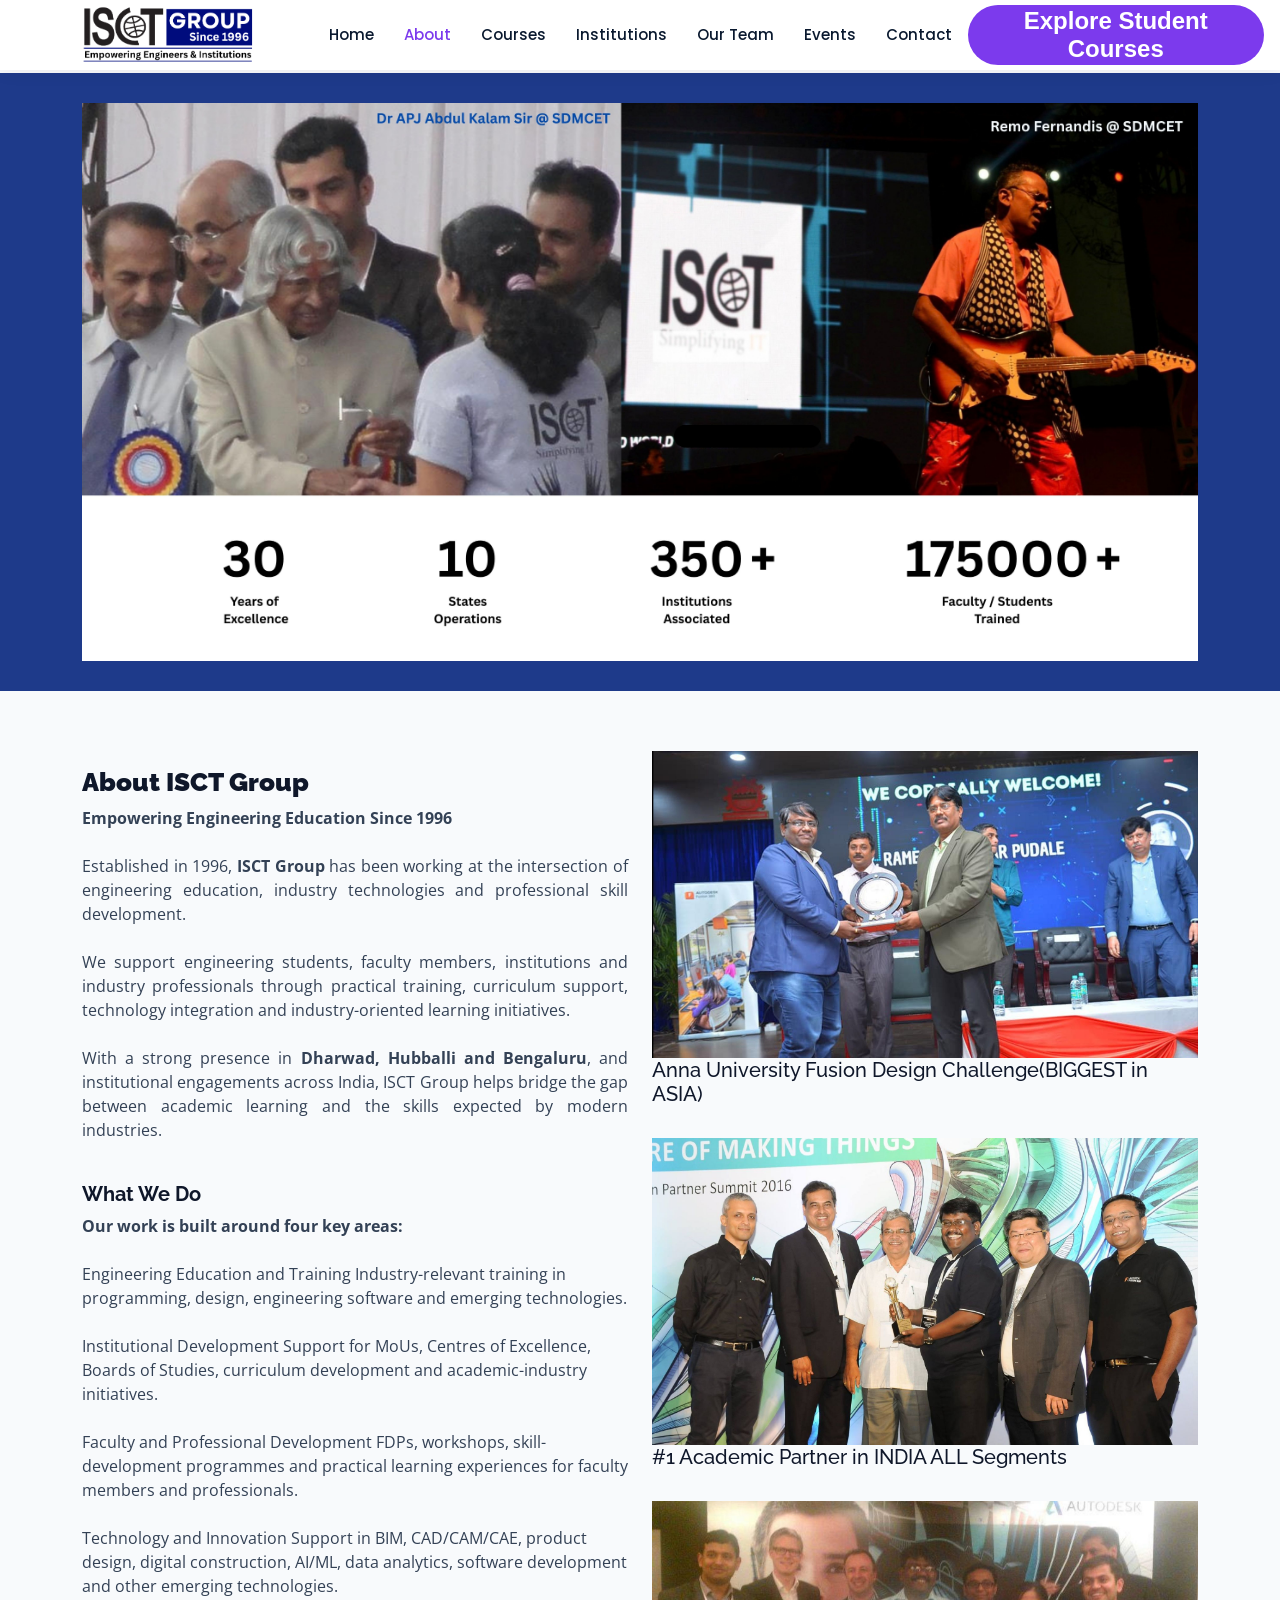
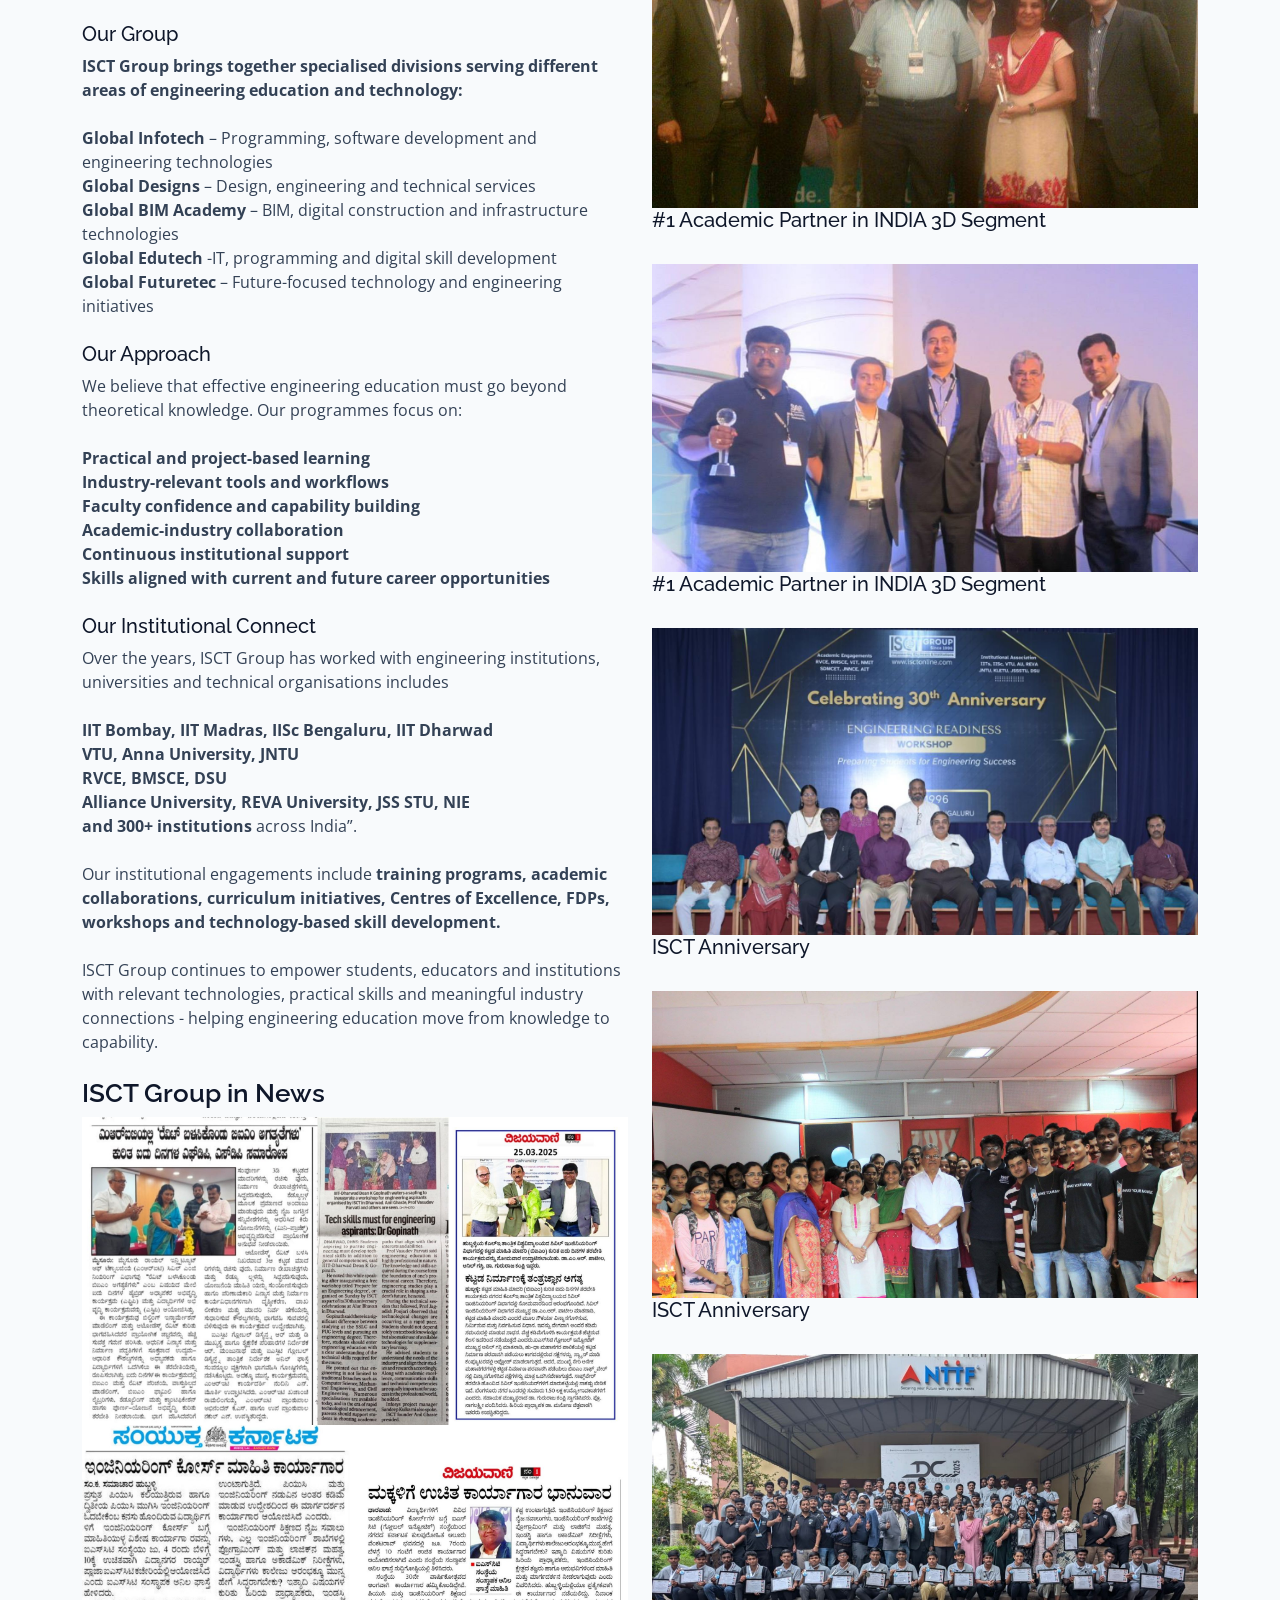
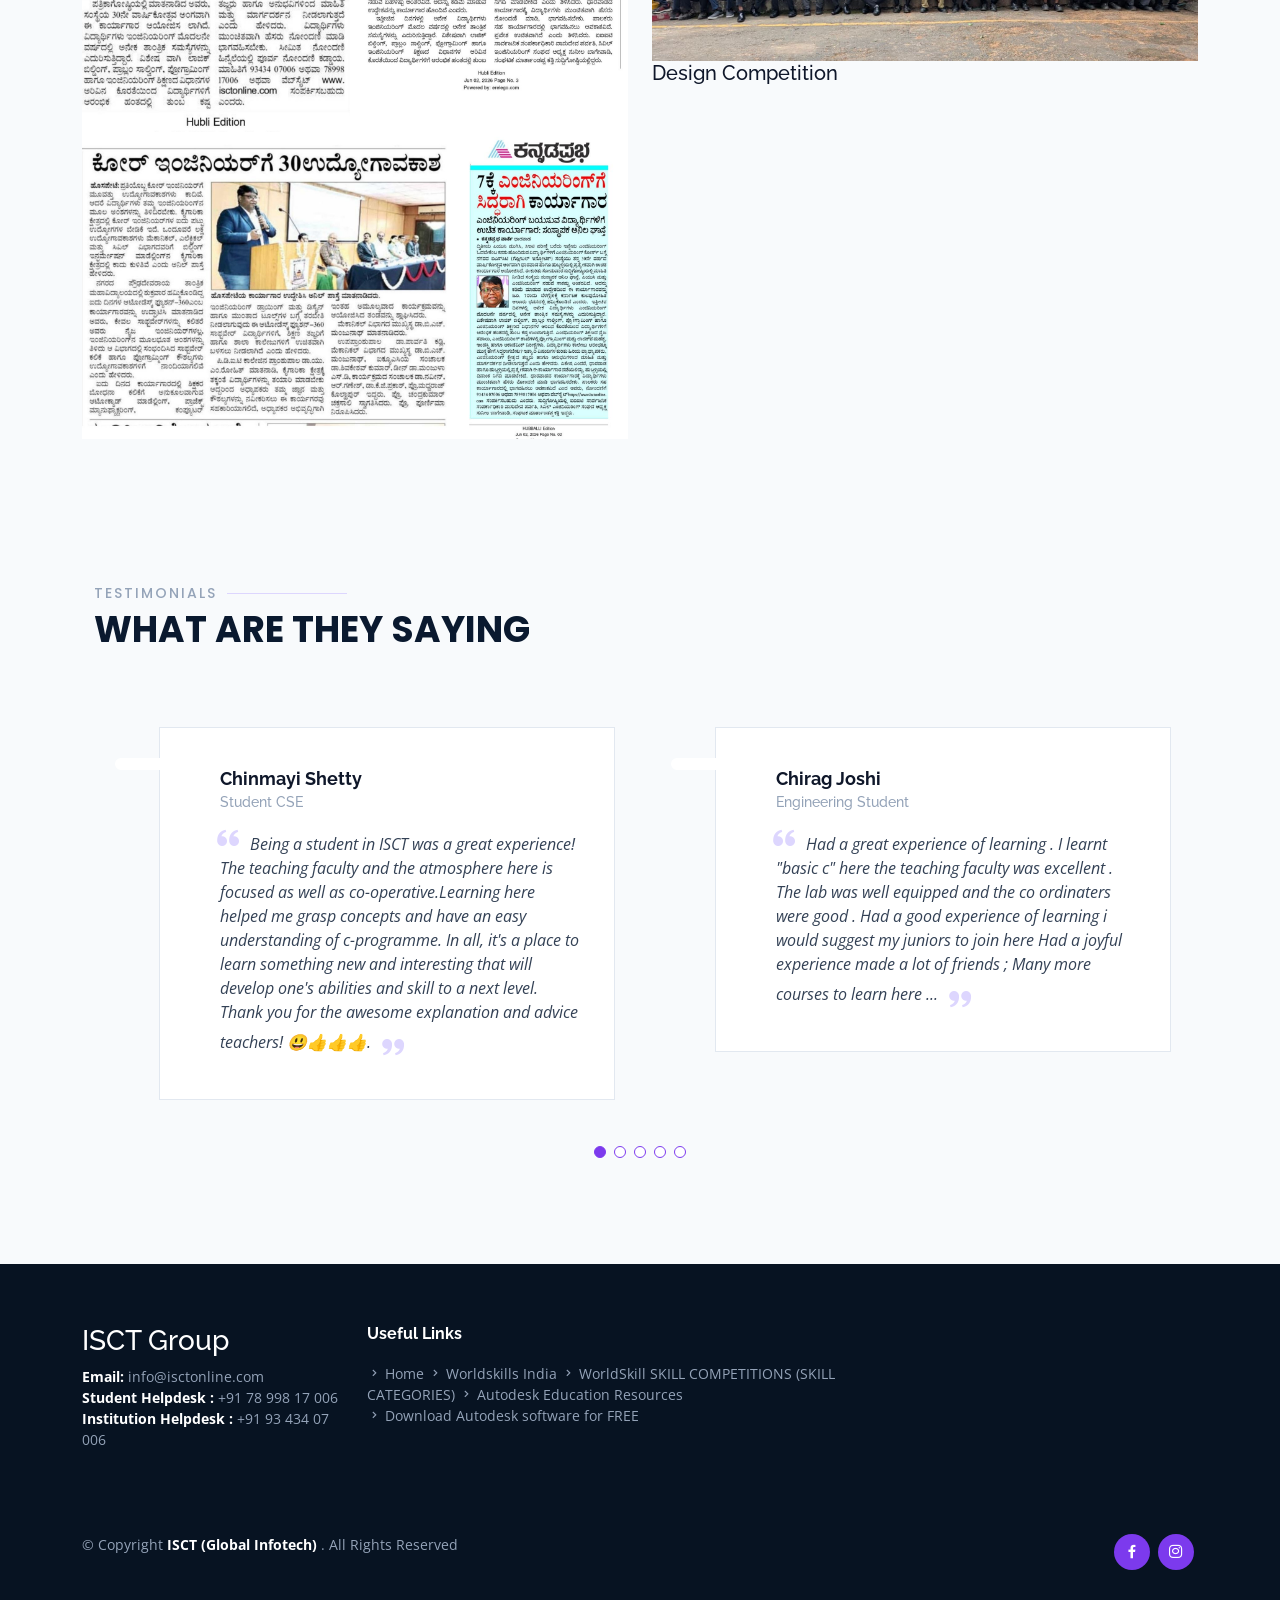
==== commit 6fb23f49: "Replace website with updated public_html contents" ====
--- a/about.html
+++ b/about.html
@@ -1,681 +1,414 @@
-<!DOCTYPE html>
-<html lang="en">
-
-<head>
-  <meta charset="utf-8">
-  <meta content="width=device-width, initial-scale=1.0" name="viewport">
-
-  <title>About ISCT Group | Engineering Education, Training & Technology Since 1996</title>
-
-  <meta name="description" content="Established in 1996, ISCT Group connects technical education with practical industry requirements through training, institutional partnerships and campus programs across India.">
-  <meta name="keywords" content="About ISCT Group, ISCT history, engineering education, technical training, Global Infotech, Global Designs, Global BIM Academy, Global Edutech, Global Futuretec, Autodesk ATC">
-  <meta name="author" content="ISCT Group">
-  <meta name="robots" content="index, follow">
-
-  <link rel="canonical" href="https://www.isctonline.com/about.html">
-
-  <!-- Open Graph -->
-  <meta property="og:title" content="About ISCT Group | Engineering Education, Training & Technology Since 1996">
-  <meta property="og:description" content="Three decades of connecting education, technology and industry through practical skills and institutional partnerships.">
-  <meta property="og:type" content="website">
-  <meta property="og:url" content="https://www.isctonline.com/about.html">
-  <meta property="og:site_name" content="ISCT Group">
-  <meta property="og:image" content="assets/img/Logos/logo.png">
-
-  <!-- Favicons -->
-  <link href="assets/img/favicon.png" rel="icon">
-  <link href="assets/img/apple-touch-icon.png" rel="apple-touch-icon">
-
-  <!-- Google Fonts -->
-  <link rel="preconnect" href="https://fonts.googleapis.com">
-  <link rel="preconnect" href="https://fonts.gstatic.com" crossorigin>
-  <link href="https://fonts.googleapis.com/css2?family=Outfit:wght@400;500;600;700;800&family=Plus+Jakarta+Sans:wght@300;400;500;600;700;800&display=swap" rel="stylesheet">
-
-  <!-- Vendor CSS Files -->
-  <link href="assets/vendor/animate.css/animate.min.css" rel="stylesheet">
-  <link href="assets/vendor/aos/aos.css" rel="stylesheet">
-  <link href="assets/vendor/bootstrap/css/bootstrap.min.css" rel="stylesheet">
-  <link href="assets/vendor/bootstrap-icons/bootstrap-icons.css" rel="stylesheet">
-  <link href="assets/vendor/boxicons/css/boxicons.min.css" rel="stylesheet">
-  <link href="assets/vendor/remixicon/remixicon.css" rel="stylesheet">
-  <link href="assets/vendor/swiper/swiper-bundle.min.css" rel="stylesheet">
-
-  <!-- Template Main CSS File -->
-  <link href="assets/css/style.css" rel="stylesheet">
-</head>
-
-<body>
-
-  <!-- ======= Header ======= -->
-  <header id="header" class="fixed-top">
-    <div class="container d-flex align-items-center justify-content-between">
-
-      <a href="courses.html" class="logo">
-        <img src="assets/img/Logos/logo.png" alt="ISCT Group Logo" class="img-fluid">
-      </a>
-
-      <nav id="navbar" class="navbar order-last order-lg-0">
-        <ul>
-          <li><a href="courses.html">Courses</a></li>
-          <li><a class="active" href="about.html">About</a></li>
-          <li><a href="institutes.html">Institutions</a></li>
-          <li><a href="trainers.html">Our Team</a></li>
-          <li><a href="events.html">Events</a></li>
-          <li><a href="contact.html">Contact</a></li>
-        </ul>
-        <i class="bi bi-list mobile-nav-toggle"></i>
-      </nav>
-
-      <a href="courses.html" class="get-started-btn">
-        <span>Explore Courses</span>
-        <i class="bi bi-arrow-right-short fs-5"></i>
-      </a>
-
-    </div>
-  </header><!-- End Header -->
-
-  <main id="main">
-
-    <!-- ======= Breadcrumbs Header ======= -->
-    <div class="breadcrumbs">
-      <div class="container" data-aos="fade-up">
-        <div class="section-pill mb-2">
-          <i class="bi bi-patch-check-fill"></i> Three Decades of Legacy
-        </div>
-        <h1>About ISCT Group</h1>
-        <p>
-          Empowering Engineering Education Since 1996. Connecting technical education with practical industry requirements through specialized training, institutional partnerships and campus-based programmes across India.
-        </p>
-        <ol>
-          <li><a href="courses.html">Courses</a></li>
-          <li>About Us</li>
-        </ol>
-      </div>
-    </div><!-- End Breadcrumbs -->
-
-    <!-- ======= Section 1: Our Story & Journey ======= -->
-    <section class="about">
-      <div class="container" data-aos="fade-up">
-        <div class="row g-5 align-items-center">
-
-          <div class="col-lg-7" data-aos="fade-right">
-            <div class="section-pill mb-3">
-              <i class="bi bi-compass"></i> Established 1996
-            </div>
-            <h2 class="fw-bold mb-3">Where Education Meets Industry</h2>
-            <h5 class="text-purple fw-bold mb-4">Empowering Engineering Education Since 1996</h5>
-
-            <p class="about-narrative">
-              Established in 1996, <strong>ISCT Group</strong> has been working at the intersection of engineering education, industry technologies and professional skill development.
-            </p>
-
-            <p class="about-narrative">
-              We support engineering students, faculty members, institutions and industry professionals through practical training, curriculum support, technology integration and industry-oriented learning initiatives.
-            </p>
-
-            <p class="about-narrative">
-              With a strong training center presence in <strong>Dharwad, Hubballi and Bengaluru</strong>, and <strong>institutional services extending across India</strong>, ISCT Group helps bridge the gap between academic learning and the skills expected by modern industries.
-            </p>
-
-            <div class="row g-3 mt-2">
-              <div class="col-sm-6">
-                <div class="p-3 bg-white border rounded-3 shadow-xs">
-                  <div class="text-purple fw-bold mb-1"><i class="bi bi-geo-alt-fill me-1"></i> Training Centres</div>
-                  <div class="small text-muted">Dharwad · Hubballi · Bengaluru</div>
-                </div>
-              </div>
-              <div class="col-sm-6">
-                <div class="p-3 bg-white border rounded-3 shadow-xs">
-                  <div class="text-purple fw-bold mb-1"><i class="bi bi-globe me-1"></i> Nationwide Footprint</div>
-                  <div class="small text-muted">350+ Institutions across 10 States</div>
-                </div>
-              </div>
-            </div>
-          </div>
-
-          <div class="col-lg-5" data-aos="fade-left">
-            <div class="p-4 bg-white border rounded-4 shadow-md position-relative">
-              <div class="section-pill mb-3">
-                <i class="bi bi-check-circle-fill"></i> Our Commitments
-              </div>
-              <h4 class="fw-bold text-navy mb-3">From Knowledge to Capability</h4>
-              <p class="small text-muted mb-3">
-                ISCT Group continues to empower students, educators and institutions with relevant technologies, practical skills and meaningful industry connections.
-              </p>
-              <ul class="list-unstyled small mb-0">
-                <li class="py-2 border-bottom"><i class="bi bi-check2 text-purple me-2"></i> Practical, hands-on lab sessions</li>
-                <li class="py-2 border-bottom"><i class="bi bi-check2 text-purple me-2"></i> Autodesk Authorized Training Center</li>
-                <li class="py-2 border-bottom"><i class="bi bi-check2 text-purple me-2"></i> Long-term institutional MoUs & COEs</li>
-                <li class="py-2"><i class="bi bi-check2 text-purple me-2"></i> Faculty Development & SIH Mentorship</li>
-              </ul>
-            </div>
-          </div>
-
-        </div>
-      </div>
-    </section>
-
-    <!-- ======= Section 2: What We Do (4 Areas) ======= -->
-    <section class="section-bg">
-      <div class="container" data-aos="fade-up">
-
-        <div class="section-header text-center">
-          <div class="section-pill">
-            <i class="bi bi-layers-fill"></i> Scope of Services
-          </div>
-          <h2>What We Do</h2>
-          <p class="mx-auto">Our work is built around four key functional areas supporting students, academia and industry.</p>
-        </div>
-
-        <div class="row g-4">
-
-          <div class="col-lg-6" data-aos="fade-up" data-aos-delay="100">
-            <div class="p-4 bg-white border rounded-4 shadow-sm h-100">
-              <div class="d-flex align-items-center gap-3 mb-3">
-                <div class="vertical-icon"><i class="bi bi-mortarboard-fill"></i></div>
-                <h4 class="fw-bold mb-0 text-navy">Engineering Education & Training</h4>
-              </div>
-              <p class="text-muted small mb-0">
-                Industry-relevant training in programming, design, engineering software and emerging technologies. Designed for college students and working professionals aiming for immediate career enhancement.
-              </p>
-            </div>
-          </div>
-
-          <div class="col-lg-6" data-aos="fade-up" data-aos-delay="200">
-            <div class="p-4 bg-white border rounded-4 shadow-sm h-100">
-              <div class="d-flex align-items-center gap-3 mb-3">
-                <div class="vertical-icon"><i class="bi bi-building-fill-gear"></i></div>
-                <h4 class="fw-bold mb-0 text-navy">Institutional Development</h4>
-              </div>
-              <p class="text-muted small mb-0">
-                Comprehensive support for academic MoUs, Centres of Excellence (COEs), Boards of Studies (BoS), specialized curriculum development and sustainable academic-industry initiatives.
-              </p>
-            </div>
-          </div>
-
-          <div class="col-lg-6" data-aos="fade-up" data-aos-delay="300">
-            <div class="p-4 bg-white border rounded-4 shadow-sm h-100">
-              <div class="d-flex align-items-center gap-3 mb-3">
-                <div class="vertical-icon"><i class="bi bi-people-fill"></i></div>
-                <h4 class="fw-bold mb-0 text-navy">Faculty & Professional Development</h4>
-              </div>
-              <p class="text-muted small mb-0">
-                Faculty Development Programs (FDPs), industry upskilling workshops, skill-development programmes and practical learning experiences to keep faculty abreast of cutting-edge software.
-              </p>
-            </div>
-          </div>
-
-          <div class="col-lg-6" data-aos="fade-up" data-aos-delay="400">
-            <div class="p-4 bg-white border rounded-4 shadow-sm h-100">
-              <div class="d-flex align-items-center gap-3 mb-3">
-                <div class="vertical-icon"><i class="bi bi-cpu-fill"></i></div>
-                <h4 class="fw-bold mb-0 text-navy">Technology & Innovation</h4>
-              </div>
-              <p class="text-muted small mb-0">
-                Specialized technology support in BIM, CAD/CAM/CAE, product design, digital construction, AI/ML, data analytics, full-stack software development and digital transformation.
-              </p>
-            </div>
-          </div>
-
-        </div>
-
-      </div>
-    </section>
-
-    <!-- ======= Section 3: Our Group Verticals ======= -->
-    <section>
-      <div class="container" data-aos="fade-up">
-
-        <div class="section-header text-center">
-          <div class="section-pill">
-            <i class="bi bi-grid-fill"></i> The ISCT Group
-          </div>
-          <h2>Our Group Verticals</h2>
-          <p class="mx-auto">ISCT Group brings together specialised divisions serving different areas of engineering education, software development and technology consulting.</p>
-        </div>
-
-        <div class="row g-4">
-
-          <div class="col-lg-4 col-md-6" data-aos="fade-up" data-aos-delay="100">
-            <div class="vertical-card h-100">
-              <div class="vertical-icon"><i class="bi bi-code-slash"></i></div>
-              <div>
-                <h4>Global Infotech</h4>
-                <p>Programming, software development and engineering technologies.</p>
-              </div>
-            </div>
-          </div>
-
-          <div class="col-lg-4 col-md-6" data-aos="fade-up" data-aos-delay="150">
-            <div class="vertical-card h-100">
-              <div class="vertical-icon"><i class="bi bi-bounding-box"></i></div>
-              <div>
-                <h4>Global Designs</h4>
-                <p>Product design, CAD/CAM/CAE and engineering consulting services.</p>
-              </div>
-            </div>
-          </div>
-
-          <div class="col-lg-4 col-md-6" data-aos="fade-up" data-aos-delay="200">
-            <div class="vertical-card h-100">
-              <div class="vertical-icon"><i class="bi bi-buildings"></i></div>
-              <div>
-                <h4>Global BIM Academy</h4>
-                <p>BIM, digital construction and sustainable building skills.</p>
-              </div>
-            </div>
-          </div>
-
-          <div class="col-lg-6 col-md-6" data-aos="fade-up" data-aos-delay="250">
-            <div class="vertical-card h-100">
-              <div class="vertical-icon"><i class="bi bi-mortarboard"></i></div>
-              <div>
-                <h4>Global Edutech</h4>
-                <p>IT, programming and digital skill development programs for technical institutes.</p>
-              </div>
-            </div>
-          </div>
-
-          <div class="col-lg-6 col-md-12" data-aos="fade-up" data-aos-delay="300">
-            <div class="vertical-card h-100">
-              <div class="vertical-icon"><i class="bi bi-robot"></i></div>
-              <div>
-                <h4>Global Futuretec</h4>
-                <p>Emerging technologies, AI/ML, Data Analytics and future-focused engineering skills.</p>
-              </div>
-            </div>
-          </div>
-
-        </div>
-
-        <div class="p-4 bg-white border rounded-4 text-center shadow-xs mt-4" data-aos="fade-up">
-          <p class="mb-0 text-navy fw-semibold">
-            Together, these verticals support students, professionals, colleges, universities and industry through practical training, technology services and academic–industry collaboration.
-          </p>
-        </div>
-
-      </div>
-    </section>
-
-    <!-- ======= Section 4: Our Approach ======= -->
-    <section class="section-bg">
-      <div class="container" data-aos="fade-up">
-
-        <div class="section-header text-center">
-          <div class="section-pill">
-            <i class="bi bi-bullseye"></i> Educational Philosophy
-          </div>
-          <h2>Our Approach</h2>
-          <p class="mx-auto">We believe that effective engineering education must go beyond theoretical knowledge to practical execution.</p>
-        </div>
-
-        <div class="row g-4">
-          <div class="col-lg-4 col-md-6" data-aos="fade-up" data-aos-delay="100">
-            <div class="p-4 bg-white border rounded-4 h-100 shadow-xs">
-              <div class="text-purple fs-3 mb-2"><i class="bi bi-laptop"></i></div>
-              <h5 class="fw-bold text-navy">Practical & Project-Based</h5>
-              <p class="text-muted small mb-0">Hands-on application and real-world modeling rather than passive theoretical instruction.</p>
-            </div>
-          </div>
-
-          <div class="col-lg-4 col-md-6" data-aos="fade-up" data-aos-delay="150">
-            <div class="p-4 bg-white border rounded-4 h-100 shadow-xs">
-              <div class="text-purple fs-3 mb-2"><i class="bi bi-tools"></i></div>
-              <h5 class="fw-bold text-navy">Industry-Relevant Tools</h5>
-              <p class="text-muted small mb-0">Training strictly aligned with modern commercial software and workflows used by top global firms.</p>
-            </div>
-          </div>
-
-          <div class="col-lg-4 col-md-6" data-aos="fade-up" data-aos-delay="200">
-            <div class="p-4 bg-white border rounded-4 h-100 shadow-xs">
-              <div class="text-purple fs-3 mb-2"><i class="bi bi-person-check-fill"></i></div>
-              <h5 class="fw-bold text-navy">Faculty Confidence</h5>
-              <p class="text-muted small mb-0">Dedicated programs building teacher capability to ensure long-term sustainability across departments.</p>
-            </div>
-          </div>
-
-          <div class="col-lg-4 col-md-6" data-aos="fade-up" data-aos-delay="250">
-            <div class="p-4 bg-white border rounded-4 h-100 shadow-xs">
-              <div class="text-purple fs-3 mb-2"><i class="bi bi-link-45deg"></i></div>
-              <h5 class="fw-bold text-navy">Academic-Industry Bridge</h5>
-              <p class="text-muted small mb-0">Bridging the gap between university syllabus requirements and workplace expectations.</p>
-            </div>
-          </div>
-
-          <div class="col-lg-4 col-md-6" data-aos="fade-up" data-aos-delay="300">
-            <div class="p-4 bg-white border rounded-4 h-100 shadow-xs">
-              <div class="text-purple fs-3 mb-2"><i class="bi bi-infinity"></i></div>
-              <h5 class="fw-bold text-navy">Continuous Support</h5>
-              <p class="text-muted small mb-0">Standing by institutions year-round through curriculum reviews, hackathons, and certifications.</p>
-            </div>
-          </div>
-
-          <div class="col-lg-4 col-md-6" data-aos="fade-up" data-aos-delay="350">
-            <div class="p-4 bg-white border rounded-4 h-100 shadow-xs">
-              <div class="text-purple fs-3 mb-2"><i class="bi bi-briefcase-fill"></i></div>
-              <h5 class="fw-bold text-navy">Career-Ready Skills</h5>
-              <p class="text-muted small mb-0">Empowering graduates with certified skills aligned with immediate placement opportunities.</p>
-            </div>
-          </div>
-        </div>
-
-      </div>
-    </section>
-
-    <!-- ======= Section 5: Awards, Milestones & Competitions Showcase ======= -->
-    <section>
-      <div class="container" data-aos="fade-up">
-
-        <div class="section-header text-center">
-          <div class="section-pill">
-            <i class="bi bi-trophy-fill"></i> Recognitions & Milestones
-          </div>
-          <h2>Awards & Major Achievements</h2>
-          <p class="mx-auto">Recognized nationally for excellence in engineering software training and design competitions.</p>
-        </div>
-
-        <div class="row g-4">
-
-          <!-- Anna Univ Fusion Challenge (Biggest in Asia) -->
-          <div class="col-lg-6" data-aos="fade-up" data-aos-delay="100">
-            <div class="media-card h-100">
-              <img src="assets/img/anna.jpg" alt="Anna University Fusion Design Challenge">
-              <div class="media-card-body">
-                <span class="badge-tech mb-2">Flagship Milestone</span>
-                <h4>Anna University Fusion Design Challenge</h4>
-                <p class="text-muted">The BIGGEST Design Challenge in ASIA, organized in collaboration with Autodesk and premier academic bodies.</p>
-              </div>
-            </div>
-          </div>
-
-          <!-- #1 Academic Partner India All Segments -->
-          <div class="col-lg-6" data-aos="fade-up" data-aos-delay="200">
-            <div class="media-card h-100">
-              <img src="assets/img/award3.jpg" alt="#1 Academic Partner in INDIA All Segments">
-              <div class="media-card-body">
-                <span class="badge-tech mb-2">National Honor</span>
-                <h4>#1 Academic Partner in INDIA — All Segments</h4>
-                <p class="text-muted">National recognition honoring ISCT Group's unmatched contribution across all engineering disciplines in India.</p>
-              </div>
-            </div>
-          </div>
-
-          <!-- #1 Academic Partner 3D Segment -->
-          <div class="col-lg-4 col-md-6" data-aos="fade-up" data-aos-delay="100">
-            <div class="media-card h-100">
-              <img src="assets/img/award1.jpg" alt="#1 Academic Partner in INDIA 3D Segment">
-              <div class="media-card-body">
-                <span class="badge-navy mb-2">Autodesk Excellence</span>
-                <h5>#1 Academic Partner in INDIA</h5>
-                <p class="small text-muted">3D Design & Engineering Segment Award.</p>
-              </div>
-            </div>
-          </div>
-
-          <!-- #1 Academic Partner 3D Segment 2 -->
-          <div class="col-lg-4 col-md-6" data-aos="fade-up" data-aos-delay="200">
-            <div class="media-card h-100">
-              <img src="assets/img/award2.jpg" alt="#1 Academic Partner in INDIA 3D Segment">
-              <div class="media-card-body">
-                <span class="badge-navy mb-2">Autodesk Excellence</span>
-                <h5>#1 Academic Partner in INDIA</h5>
-                <p class="small text-muted">Continued excellence in 3D digital manufacturing.</p>
-              </div>
-            </div>
-          </div>
-
-          <!-- NTTF Design Competition -->
-          <div class="col-lg-4 col-md-6" data-aos="fade-up" data-aos-delay="300">
-            <div class="media-card h-100">
-              <img src="assets/img/nttf.jpg" alt="Design Competition NTTF">
-              <div class="media-card-body">
-                <span class="badge-navy mb-2">Competition Jury</span>
-                <h5>Design Competition</h5>
-                <p class="small text-muted">Jury and mentoring for national engineering design contests.</p>
-              </div>
-            </div>
-          </div>
-
-          <!-- Anniversary Celebrations -->
-          <div class="col-lg-6 col-md-6" data-aos="fade-up" data-aos-delay="400">
-            <div class="media-card h-100">
-              <img src="assets/img/isct_anni.jpg" alt="ISCT Anniversary Celebrations">
-              <div class="media-card-body">
-                <h5>ISCT Anniversary Celebrations</h5>
-                <p class="small text-muted">Celebrating decades of student and faculty success with leaders from academia.</p>
-              </div>
-            </div>
-          </div>
-
-          <div class="col-lg-6 col-md-12" data-aos="fade-up" data-aos-delay="500">
-            <div class="media-card h-100">
-              <img src="assets/img/isct_anni1.jpg" alt="ISCT Anniversary Assembly">
-              <div class="media-card-body">
-                <h5>ISCT Anniversary Alumni & Faculty Meet</h5>
-                <p class="small text-muted">Fostering lifelong professional networks across Karnataka and national institutions.</p>
-              </div>
-            </div>
-          </div>
-
-        </div>
-
-      </div>
-    </section>
-
-    <!-- ======= Section 6: ISCT in News ======= -->
-    <section class="section-bg">
-      <div class="container" data-aos="fade-up">
-
-        <div class="section-header text-center">
-          <div class="section-pill">
-            <i class="bi bi-newspaper"></i> Press & Media
-          </div>
-          <h2>ISCT Group in the News</h2>
-          <p class="mx-auto">Media reporting on our student competitions, campus training drives and engineering conclaves.</p>
-        </div>
-
-        <div class="row g-4">
-          <div class="col-lg-4 col-md-6" data-aos="fade-up" data-aos-delay="100">
-            <div class="media-card">
-              <img src="assets/img/news1.jpg" alt="ISCT News Coverage 1">
-              <div class="media-card-body">
-                <h5>Academic Skill Initiatives</h5>
-                <p class="small text-muted">Press coverage highlighting statewide student training programs.</p>
-              </div>
-            </div>
-          </div>
-
-          <div class="col-lg-4 col-md-6" data-aos="fade-up" data-aos-delay="200">
-            <div class="media-card">
-              <img src="assets/img/news2.jpg" alt="ISCT News Coverage 2">
-              <div class="media-card-body">
-                <h5>Technical Conclaves & FDPs</h5>
-                <p class="small text-muted">Media reports on university faculty development sessions.</p>
-              </div>
-            </div>
-          </div>
-
-          <div class="col-lg-4 col-md-12" data-aos="fade-up" data-aos-delay="300">
-            <div class="media-card">
-              <img src="assets/img/news3.jpg" alt="ISCT News Coverage 3">
-              <div class="media-card-body">
-                <h5>Student Innovation Awards</h5>
-                <p class="small text-muted">Recognizing outstanding CAD & BIM project winners.</p>
-              </div>
-            </div>
-          </div>
-        </div>
-
-      </div>
-    </section>
-
-    <!-- ======= Section 7: Testimonials ======= -->
-    <section class="testimonials">
-      <div class="container" data-aos="fade-up">
-
-        <div class="section-header text-center">
-          <div class="section-pill">
-            <i class="bi bi-chat-quote-fill"></i> Testimonials
-          </div>
-          <h2>What Are They Saying</h2>
-          <p class="mx-auto">Direct feedback from our engineering students and alumni.</p>
-        </div>
-
-        <div class="testimonials-slider swiper" data-aos="fade-up" data-aos-delay="100">
-          <div class="swiper-wrapper">
-
-            <div class="swiper-slide">
-              <div class="testimonial-card">
-                <div class="testimonial-header">
-                  <img src="assets/img/testimonials/chi_she.png" class="testimonial-avatar" alt="Chinmayi Shetty">
-                  <div class="testimonial-author">
-                    <h4>Chinmayi Shetty</h4>
-                    <span>Student CSE</span>
-                  </div>
-                </div>
-                <div class="testimonial-stars">
-                  <i class="bi bi-star-fill"></i><i class="bi bi-star-fill"></i><i class="bi bi-star-fill"></i><i class="bi bi-star-fill"></i><i class="bi bi-star-fill"></i>
-                </div>
-                <p class="testimonial-text">
-                  "Being a student in ISCT was a great experience! The teaching faculty and the atmosphere here is focused as well as co-operative. Learning here helped me grasp concepts and have an easy understanding of c-programme. In all, it's a place to learn something new and interesting that will develop one's abilities and skill to a next level. Thank you for the awesome explanation and advice teachers!"
-                </p>
-              </div>
-            </div>
-
-            <div class="swiper-slide">
-              <div class="testimonial-card">
-                <div class="testimonial-header">
-                  <img src="assets/img/testimonials/chi_jo.png" class="testimonial-avatar" alt="Chirag Joshi">
-                  <div class="testimonial-author">
-                    <h4>Chirag Joshi</h4>
-                    <span>Engineering Student</span>
-                  </div>
-                </div>
-                <div class="testimonial-stars">
-                  <i class="bi bi-star-fill"></i><i class="bi bi-star-fill"></i><i class="bi bi-star-fill"></i><i class="bi bi-star-fill"></i><i class="bi bi-star-fill"></i>
-                </div>
-                <p class="testimonial-text">
-                  "Had a great experience of learning. I learnt basic C here; the teaching faculty was excellent. The lab was well equipped and the coordinators were good. Had a good experience of learning, I would suggest my juniors to join here."
-                </p>
-              </div>
-            </div>
-
-            <div class="swiper-slide">
-              <div class="testimonial-card">
-                <div class="testimonial-header">
-                  <img src="assets/img/testimonials/bha_ro.png" class="testimonial-avatar" alt="Bharat Ronad">
-                  <div class="testimonial-author">
-                    <h4>Bharat Ronad</h4>
-                    <span>Civil Engineer</span>
-                  </div>
-                </div>
-                <div class="testimonial-stars">
-                  <i class="bi bi-star-fill"></i><i class="bi bi-star-fill"></i><i class="bi bi-star-fill"></i><i class="bi bi-star-fill"></i><i class="bi bi-star-fill"></i>
-                </div>
-                <p class="testimonial-text">
-                  "Well the teaching is excellent, I had taken revit arch course the teaching staff is very friendly and helpful, they have the latest version of softwares which keeps us updated, the way of approaching the students is very good. Thank you Rachana Mam for your wonderful teaching."
-                </p>
-              </div>
-            </div>
-
-            <div class="swiper-slide">
-              <div class="testimonial-card">
-                <div class="testimonial-header">
-                  <img src="assets/img/testimonials/vee_cha.png" class="testimonial-avatar" alt="Veeresh Chandaragi">
-                  <div class="testimonial-author">
-                    <h4>Veeresh Chandaragi</h4>
-                    <span>Engineering Student</span>
-                  </div>
-                </div>
-                <div class="testimonial-stars">
-                  <i class="bi bi-star-fill"></i><i class="bi bi-star-fill"></i><i class="bi bi-star-fill"></i><i class="bi bi-star-fill"></i><i class="bi bi-star-fill"></i>
-                </div>
-                <p class="testimonial-text">
-                  "Wonderful educational hub. It was great experience through out the course. Teaching staff and faculty are very supportive and caring. Summarizing the things that was taught on previous day on the next day of training throughout the course."
-                </p>
-              </div>
-            </div>
-
-          </div>
-          <div class="swiper-pagination mt-4"></div>
-        </div>
-
-      </div>
-    </section>
-
-  </main><!-- End #main -->
-
-  <!-- ======= Footer ======= -->
-  <footer id="footer">
-    <div class="footer-top">
-      <div class="container">
-        <div class="row g-4">
-
-          <div class="col-lg-4 col-md-6 footer-contact">
-            <div class="footer-logo">
-              <img src="assets/img/Logos/logo.png" alt="ISCT Group" class="img-fluid">
-            </div>
-            <p>
-              Connecting technical education with practical industry requirements since 1996. Specialized technical education, engineering training and institutional programs across India.
-            </p>
-            <p class="mt-3">
-              <strong>Email:</strong> <a href="mailto:info@isctonline.com" class="text-white">info@isctonline.com</a><br>
-              <strong>Student Helpdesk:</strong> +91 78 998 17 006<br>
-              <strong>Institution Helpdesk:</strong> +91 93 434 07 006
-            </p>
-          </div>
-
-          <div class="col-lg-4 col-md-6 footer-links">
-            <h4>Engineering Course Disciplines</h4>
-            <ul>
-              <li><i class="bi bi-chevron-right"></i> <a href="course-Programming.html">Computing & Digital Technologies</a></li>
-              <li><i class="bi bi-chevron-right"></i> <a href="course-Civil.html">Civil, Architecture & Digital Construction</a></li>
-              <li><i class="bi bi-chevron-right"></i> <a href="course-mechanical.html">Mechanical, Manufacturing & Product Design</a></li>
-              <li><i class="bi bi-chevron-right"></i> <a href="institutes.html">Campus Institutional Services</a></li>
-              <li><i class="bi bi-chevron-right"></i> <a href="events.html">Campus Workshops & FDPs</a></li>
-            </ul>
-          </div>
-
-          <div class="col-lg-4 col-md-12 footer-links">
-            <h4>Useful Links & Resources</h4>
-            <ul>
-              <li><i class="bi bi-chevron-right"></i> <a href="courses.html">Courses</a></li>
-              <li><i class="bi bi-chevron-right"></i> <a href="https://www.worldskillsindia.co.in/" target="_blank" rel="noopener">Worldskills India</a></li>
-              <li><i class="bi bi-chevron-right"></i> <a href="https://worldskills.org/skills/" target="_blank" rel="noopener">WorldSkill SKILL COMPETITIONS (Skill Categories)</a></li>
-              <li><i class="bi bi-chevron-right"></i> <a href="https://www.autodesk.com/education/home" target="_blank" rel="noopener">Autodesk Education Resources</a></li>
-              <li><i class="bi bi-chevron-right"></i> <a href="https://www.autodesk.com/education/edu-software/overview" target="_blank" rel="noopener">Download Autodesk Software for FREE</a></li>
-            </ul>
-          </div>
-
-        </div>
-      </div>
-    </div>
-
-    <div class="container copyright-wrap">
-      <div class="d-md-flex align-items-center justify-content-between text-center text-md-start">
-        <div class="copyright mb-3 mb-md-0">
-          &copy; Copyright <strong><span>ISCT Group</span></strong>. All Rights Reserved.
-        </div>
-        <div class="social-links">
-          <a href="https://www.facebook.com/profile.php?id=100063684320296" target="_blank" rel="noopener" class="facebook"><i class="bi bi-facebook"></i></a>
-          <a href="https://www.instagram.com/isct_dwd/" target="_blank" rel="noopener" class="instagram"><i class="bi bi-instagram"></i></a>
-        </div>
-      </div>
-    </div>
-  </footer><!-- End Footer -->
-
-  <div id="preloader"></div>
-  <a href="#" class="back-to-top d-flex align-items-center justify-content-center"><i class="bi bi-arrow-up-short"></i></a>
-
-  <!-- Vendor JS Files -->
-  <script src="assets/vendor/purecounter/purecounter_vanilla.js"></script>
-  <script src="assets/vendor/aos/aos.js"></script>
-  <script src="assets/vendor/bootstrap/js/bootstrap.bundle.min.js"></script>
-  <script src="assets/vendor/swiper/swiper-bundle.min.js"></script>
-
-  <!-- Template Main JS File -->
-  <script src="assets/js/main.js"></script>
-
-</body>
-
-</html>
+<!DOCTYPE html>
+<html lang="en">
+
+<head>
+  <meta charset="utf-8">
+  <meta content="width=device-width, initial-scale=1.0" name="viewport">
+
+  <title>About ISCT Group | Engineering Education & Technology Since 1996</title>
+
+<meta name="description" content="Learn about ISCT Group, established in 1996, and our journey in engineering education, technical training, institutional development and industry-oriented technology programs across India.">
+
+<meta name="keywords" content="about ISCT Group, ISCT Group history, ISCT since 1996, engineering education, technical training, engineering skill development, engineering technology, academic industry collaboration, faculty development, institutional training, BIM training, programming training, CAD CAM CAE ,FDP, SDP,training">
+
+<meta name="author" content="ISCT Group">
+
+<meta name="robots" content="index, follow">
+
+<link rel="canonical" href="https://www.isctonline.com/about.html">
+  <!-- Favicons -->
+  <link href="assets/img/favicon.png" rel="icon">
+  <link href="assets/img/apple-touch-icon.png" rel="apple-touch-icon">
+
+  <!-- Google Fonts -->
+  <link href="https://fonts.googleapis.com/css?family=Open+Sans:300,300i,400,400i,600,600i,700,700i|Raleway:300,300i,400,400i,500,500i,600,600i,700,700i|Poppins:300,300i,400,400i,500,500i,600,600i,700,700i" rel="stylesheet">
+
+  <!-- Vendor CSS Files -->
+  <link href="assets/vendor/animate.css/animate.min.css" rel="stylesheet">
+  <link href="assets/vendor/aos/aos.css" rel="stylesheet">
+  <link href="assets/vendor/bootstrap/css/bootstrap.min.css" rel="stylesheet">
+  <link href="assets/vendor/bootstrap-icons/bootstrap-icons.css" rel="stylesheet">
+  <link href="assets/vendor/boxicons/css/boxicons.min.css" rel="stylesheet">
+  <link href="assets/vendor/remixicon/remixicon.css" rel="stylesheet">
+  <link href="assets/vendor/swiper/swiper-bundle.min.css" rel="stylesheet">
+
+  <!-- Template Main CSS File -->
+  <link href="assets/css/style.css" rel="stylesheet">
+
+  <!-- =======================================================
+  * Template Name: Mentor
+  * Updated: May 30 2023 with Bootstrap v5.3.0
+  * Template URL: https://bootstrapmade.com/mentor-free-education-bootstrap-theme/
+  * Author: BootstrapMade.com
+  * License: https://bootstrapmade.com/license/
+  ======================================================== -->
+</head>
+
+<body>
+
+  <!-- ======= Header ======= -->
+  <header id="header" class="fixed-top">
+    <div class="container d-flex align-items-center">
+
+      <!-- <h1 class="logo me-auto"><a href="index.html">ISCT </a></h1> -->
+      <!-- Uncomment below if you prefer to use an image logo -->
+      <a href="index.html" class="logo me-auto"><img src="assets/img/logo.png" alt="" class="img-fluid"></a>
+
+      <nav id="navbar" class="navbar order-last order-lg-0">
+        <ul>
+          <li><a  href="index.html">Home</a></li>
+          <li><a class="active" href="about.html">About</a></li>
+          <li><a href="courses.html">Courses</a></li>
+       <li><a href="institutes.html">Institutions</a></li>
+          <li><a href="trainers.html">Our Team</a></li>
+          <li><a href="events.html">Events</a></li>
+      <!--      <li><a href="pricing.html">Pricing</a></li>
+
+          <li class="dropdown"><a href="#"><span>Drop Down</span> <i class="bi bi-chevron-down"></i></a>
+            <ul>
+            <li><a href="#">Drop Down 1</a></li>
+              <li class="dropdown"><a href="#"><span>Deep Drop Down</span> <i class="bi bi-chevron-right"></i></a>
+                <ul>
+                  <li><a href="#">Deep Drop Down 1</a></li>
+                  <li><a href="#">Deep Drop Down 2</a></li>
+                  <li><a href="#">Deep Drop Down 3</a></li>
+                  <li><a href="#">Deep Drop Down 4</a></li>
+                  <li><a href="#">Deep Drop Down 5</a></li>
+                </ul>
+              </li>
+              <li><a href="#">Drop Down 2</a></li>
+              <li><a href="#">Drop Down 3</a></li>
+              <li><a href="#">Drop Down 4</a></li>
+            </ul>
+          </li> -->
+          <li><a href="contact.html">Contact</a></li>
+        </ul>
+        <i class="bi bi-list mobile-nav-toggle"></i>
+      </nav><!-- .navbar -->
+
+      <a href="courses.html" class="get-started-btn">Explore Student Courses</a>
+
+    </div>
+  </header><!-- End Header -->
+
+  <main id="main">
+    <!-- ======= Breadcrumbs ======= -->
+    <div class="breadcrumbs" data-aos="fade-in">
+      <div class="container">
+	<img src="assets/img/about_hero.jpg" class="img-fluid" alt="">
+		
+     <!--   <h2>  Empowering Engineering Education Since 1996 </h2 >
+       	 <p>            
+    
+		Three decades of connecting education, technology and industry through practical skills, institutional 		partnerships and technology-driven learning.
+	 </p> 
+	-->
+      </div>
+    </div><!-- End Breadcrumbs -->
+
+    <!-- ======= About Section ======= -->
+    <section id="about" class="about">
+      <div class="container" data-aos="fade-up">
+
+        <div class="row">
+          <div class="col-lg-6 order-1 order-lg-2" data-aos="fade-left" data-aos-delay="100">
+            	
+		<img src="assets/img/anna.jpg" class="img-fluid" alt="">
+		<h5> Anna University Fusion Design Challenge(BIGGEST in ASIA) </h5> <br>
+		<img src="assets/img/award3.jpg" class="img-fluid" alt=""> 
+		<h5> #1 Academic Partner in INDIA ALL Segments </h5> <br>
+	       <img src="assets/img/award1.jpg" class="img-fluid" alt=""> 
+		<h5>#1 Academic Partner in INDIA 3D Segment </h5> <br>
+
+	       <img src="assets/img/award2.jpg" class="img-fluid" alt=""> 
+		<h5> #1 Academic Partner in INDIA 3D Segment  </h5> <br>
+	       <img src="assets/img/isct_anni.jpg" class="img-fluid" alt=""> 
+		<h5> ISCT Anniversary </h5> <br>
+	     <img src="assets/img/isct_anni1.jpg" class="img-fluid" alt=""> 
+		<h5> ISCT Anniversary </h5> <br>   
+	     <img src="assets/img/nttf.jpg" class="img-fluid" alt=""> 
+		<h5> Design Competition </h5> <br> 
+	
+          </div>
+          <div class="col-lg-6 pt-4 pt-lg-0 order-1 order-lg-1 content">
+            <p class="fst-italic" align=justify>
+     
+<b>
+  <h3> About ISCT Group </h3 >
+        <p align=justify>            
+          Empowering Engineering Education Since 1996 <br><br>
+</b>              
+	Established in 1996, <b>ISCT Group </b>has been working at the intersection of engineering education, industry technologies and professional skill development. <br><br>
+
+	We support engineering students, faculty members, institutions and industry professionals through practical training, curriculum support, technology integration and industry-oriented learning initiatives.
+<br><br>
+With a strong presence in <b>Dharwad, Hubballi and Bengaluru</b>, and institutional engagements across India, ISCT Group helps bridge the gap between academic learning and the skills expected by modern industries.
+<br><br><b>
+<h5>What We Do </h5>
+
+Our work is built around four key areas: <br><br>
+</b>
+Engineering Education and Training Industry-relevant training in programming, design, engineering software and emerging technologies.
+<br>
+<br>
+Institutional Development Support for MoUs, Centres of Excellence, Boards of Studies, curriculum development and academic-industry initiatives.
+<br><br>
+
+Faculty and Professional Development FDPs, workshops, skill-development programmes and practical learning experiences for faculty members and professionals.
+<br><br>
+
+Technology and Innovation Support in BIM, CAD/CAM/CAE, product design, digital construction, AI/ML, data analytics, software development and other emerging technologies.
+<br>
+<br><b>
+<h5>Our Group </h5>
+
+ISCT Group brings together specialised divisions serving different areas of engineering education and technology:
+<br><br>
+
+Global Infotech </b>– Programming, software development and engineering technologies
+<br>
+
+<b>Global Designs</b> – Design, engineering and technical services
+<br>
+
+<b>Global BIM Academy </b>– BIM, digital construction and infrastructure technologies
+<br>
+
+<b>Global Edutech  </b>-IT, programming and digital skill development
+<br>
+
+<b>Global Futuretec </b>– Future-focused technology and engineering initiatives
+<br><br>
+<b>
+<h5>Our Approach </h5>
+</b>
+
+We believe that effective engineering education must go beyond theoretical knowledge. Our programmes focus on: 
+<br><br>
+<b>
+Practical and project-based learning
+<br>
+Industry-relevant tools and workflows
+<br>
+Faculty confidence and capability building
+<br>
+Academic-industry collaboration
+<br>
+Continuous institutional support
+<br>
+Skills aligned with current and future career opportunities
+<br> </b>
+<br>
+<h5>Our Institutional Connect</h5>
+
+Over the years, ISCT Group has worked with engineering institutions, universities and technical organisations includes <br><br><b> IIT Bombay, IIT Madras,  IISc Bengaluru, IIT Dharwad <br> VTU,  Anna University, JNTU <br> RVCE, BMSCE, DSU <br>Alliance University, REVA University, JSS STU, NIE <br> and 300+ institutions</b> across India”. <br><br>Our institutional engagements include<b> training programs, academic collaborations, curriculum initiatives, Centres of Excellence, FDPs, workshops and technology-based skill development.
+<br><br> </b>
+
+ISCT Group continues to empower students, educators and institutions with relevant technologies, practical skills and meaningful industry connections - helping engineering education move from knowledge to capability. <br>
+    <br> 
+<h3> ISCT Group in News </h3>
+
+	      <img src="assets/img/news3.jpg" class="img-fluid" alt=""> 
+		 <br> 
+	       <img src="assets/img/news2.jpg" class="img-fluid" alt=""> 
+		 <br> 
+        <img src="assets/img/news1.jpg" class="img-fluid" alt=""> 
+		 <br> 
+ 
+          </div>
+        </div>
+
+      </div>
+    </section><!-- End About Section -->
+
+        <!-- ======= Counts Section ======= -->
+    <section id="counts" class="counts section-bg">
+      <div class="container">
+
+
+    <!-- ======= Testimonials Section ======= -->
+    <section id="testimonials" class="testimonials">
+      <div class="container" data-aos="fade-up">
+
+        <div class="section-title">
+          <h2>Testimonials</h2>
+          <p>What are they saying</p>
+        </div>
+
+        <div class="testimonials-slider swiper" data-aos="fade-up" data-aos-delay="100">
+          <div class="swiper-wrapper">
+
+            <div class="swiper-slide">
+              <div class="testimonial-wrap">
+                <div class="testimonial-item">
+                  <img src="assets/img/testimonials/Chi_she.png" class="testimonial-img" alt="">
+                  <h3>Chinmayi Shetty</h3>
+                  <h4>Student CSE</h4>
+                  <p>
+                    <i class="bx bxs-quote-alt-left quote-icon-left"></i>
+                    Being a student in ISCT was a great experience! The teaching faculty and the atmosphere here is focused as well as co-operative.Learning here helped me grasp concepts and have an easy understanding of c-programme. In all, it's a place to learn something new and interesting that will develop one's abilities and skill to a next level. Thank you for the awesome explanation and advice teachers! 😃👍👍👍.
+                    <i class="bx bxs-quote-alt-right quote-icon-right"></i>
+                  </p>
+                </div>
+              </div>
+            </div><!-- End testimonial item -->
+
+            <div class="swiper-slide">
+              <div class="testimonial-wrap">
+                <div class="testimonial-item">
+                  <img src="assets/img/testimonials/Chi_Jo.png" class="testimonial-img" alt="">
+                  <h3>Chirag Joshi</h3>
+                  <h4>Engineering Student</h4>
+                  <p>
+                    <i class="bx bxs-quote-alt-left quote-icon-left"></i>
+                    Had a great experience of learning . I learnt "basic c" here the teaching faculty was excellent . The lab was well equipped and the co ordinaters were good . Had a good experience of  learning i would suggest my juniors to join here
+
+Had a joyful experience made a lot of friends ;
+Many more courses to learn here ...
+                    <i class="bx bxs-quote-alt-right quote-icon-right"></i>
+                  </p>
+                </div>
+              </div>
+            </div><!-- End testimonial item -->
+
+            <div class="swiper-slide">
+              <div class="testimonial-wrap">
+                <div class="testimonial-item">
+                  <img src="assets/img/testimonials/Bha_ro.png" class="testimonial-img" alt="">
+                  <h3>Bharat Ronad</h3>
+                  <h4>Civil Engineer</h4>
+                  <p>
+                    <i class="bx bxs-quote-alt-left quote-icon-left"></i>
+                    Well the teaching is excellent, I had taken revit arch course the teaching staff is very friendly and helpful, they have the latest version of softwares which keeps us updated, the way of approaching  the students is very good, incase if you don't have any previous knowledge about the course they tell it with detail. Thank you Rachana Mam for your wonderful teaching..
+                    <i class="bx bxs-quote-alt-right quote-icon-right"></i>
+                  </p>
+                </div>
+              </div>
+            </div><!-- End testimonial item -->
+
+            <div class="swiper-slide">
+              <div class="testimonial-wrap">
+                <div class="testimonial-item">
+                  <img src="assets/img/testimonials/vee_cha.png" class="testimonial-img" alt="">
+                  <h3>Veeresh Chandaragi</h3>
+                  <h4>Engineering Student</h4>
+                  <p>
+                    <i class="bx bxs-quote-alt-left quote-icon-left"></i>
+                    Wonderful educational hub. It was great experience through out the course. Teaching staff and faculty are very supportive and caring.
+Summerizing the things that was taught on previous day on the next day of training throughout the course.
+                    <i class="bx bxs-quote-alt-right quote-icon-right"></i>
+                  </p>
+                </div>
+              </div>
+            </div><!-- End testimonial item -->
+
+            <div class="swiper-slide">
+              <div class="testimonial-wrap">
+                <div class="testimonial-item">
+                  <img src="assets/img/testimonials/vi_ax.png" class="testimonial-img" alt="">
+                  <h3>Vinod Axaler</h3>
+                  <h4>Architect</h4>
+                  <p>
+                    <i class="bx bxs-quote-alt-left quote-icon-left"></i>
+                    I have joined ISCT dharwad for the  Revit course under the special scheme kept for the students during engineer's day. Believe me this institute will give you a platform which is most needed for all the engineering students and even for those who are already working ... Nice friendly environment in the institute and good support from faculties... 👍.
+                    <i class="bx bxs-quote-alt-right quote-icon-right"></i>
+                  </p>
+                </div>
+              </div>
+            </div><!-- End testimonial item -->
+
+          </div>
+          <div class="swiper-pagination"></div>
+        </div>
+
+      </div>
+    </section><!-- End Testimonials Section -->
+
+  </main><!-- End #main -->
+
+    <!-- ======= Footer ======= -->
+  <footer id="footer">
+
+    <div class="footer-top">
+      <div class="container">
+        <div class="row">
+
+          <div class="col-lg-3 col-md-6 footer-contact">
+            <h3>ISCT Group</h3>
+              <strong>Email:</strong> info@isctonline.com<br>
+	      <strong>Student Helpdesk     :</strong> +91 78 998 17 006<br>
+              <strong>Institution Helpdesk :</strong> +91 93 434 07 006<br>
+              
+            </p>
+          </div>
+
+        <!--  <div class="col-lg-2 col-md-6 footer-links">
+ 	-->
+	<div class="col-lg-6 pt-4 pt-lg-0 order-2 order-lg-1 content">
+            <h4>Useful Links</h4>
+            
+                          <i class="bx bx-chevron-right"></i> <a href="Index.html">Home</a>  
+		  <i class="bx bx-chevron-right"></i> <a href="https://www.worldskillsindia.co.in/" target="_blank">Worldskills India</a>
+              <i class="bx bx-chevron-right"></i> <a href="https://worldskills.org/skills/" target="_blank">WorldSkill SKILL COMPETITIONS (SKILL CATEGORIES)</a>
+              <i class="bx bx-chevron-right"></i> <a href="https://www.autodesk.com/education/home" target="_Blank">Autodesk Education Resources</a> <br>
+              <i class="bx bx-chevron-right"></i> <a href="https://www.autodesk.com/education/edu-software/overview" target="_Blank">Download Autodesk software for FREE</a>
+
+            
+          </div>
+  <!--
+          <div class="col-lg-3 col-md-6 footer-links">
+            <h4>Our Services</h4>
+            <ul>
+              <li><i class="bx bx-chevron-right"></i> <a href="#">Curriculum Design</a></li>
+              <li><i class="bx bx-chevron-right"></i> <a href="#">Faculty Training</a></li>
+              <li><i class="bx bx-chevron-right"></i> <a href="#">Student Training</a></li>
+              <li><i class="bx bx-chevron-right"></i> <a href="#">Design Competetions</a></li>
+              <li><i class="bx bx-chevron-right"></i> <a href="#">Center of Excellence</a></li>
+            </ul>
+          </div>
+
+          <div class="col-lg-4 col-md-6 footer-newsletter">
+            <h4>Join Our Newsletter</h4>
+            <p>Want know more about latest technologies and Workshops and Training programs conducted </p>
+            <form action="" method="post">
+              <input type="email" name="info@isctonline.com"><input type="submit" value="Subscribe">
+            </form>
+          </div>
+-->
+        </div>
+      </div>
+    </div>
+
+    <div class="container d-md-flex py-4">
+
+      <div class="me-md-auto text-center text-md-start">
+        <div class="copyright">
+          &copy; Copyright <strong><span>ISCT (Global Infotech) </span></strong>. All Rights Reserved
+        </div>
+     </div>
+      <div class="social-links text-center text-md-right pt-3 pt-md-0">
+     <!--   <a href="#" class="twitter"><i class="bx bxl-twitter"></i></a> -->
+        <a href="https://www.facebook.com/profile.php?id=100063684320296" class="facebook"><i class="bx bxl-facebook"></i></a>
+        <a href="https://www.instagram.com/isct_dwd/" class="instagram"><i class="bx bxl-instagram"></i></a>
+     <!--   <a href="#" class="google-plus"><i class="bx bxl-skype"></i></a>-->
+     <!--   <a href="#" class="linkedin"><i class="bx bxl-linkedin"></i></a>-->
+      </div>
+    </div>-->
+  </footer><!-- End Footer -->
+
+  <div id="preloader"></div>
+  <a href="#" class="back-to-top d-flex align-items-center justify-content-center"><i class="bi bi-arrow-up-short"></i></a>
+
+  <!-- Vendor JS Files -->
+  <script src="assets/vendor/purecounter/purecounter_vanilla.js"></script>
+  <script src="assets/vendor/aos/aos.js"></script>
+  <script src="assets/vendor/bootstrap/js/bootstrap.bundle.min.js"></script>
+  <script src="assets/vendor/swiper/swiper-bundle.min.js"></script>
+  <script src="assets/vendor/php-email-form/validate.js"></script>
+
+  <!-- Template Main JS File -->
+  <script src="assets/js/main.js"></script>
+
+</body>
+
+</html>
